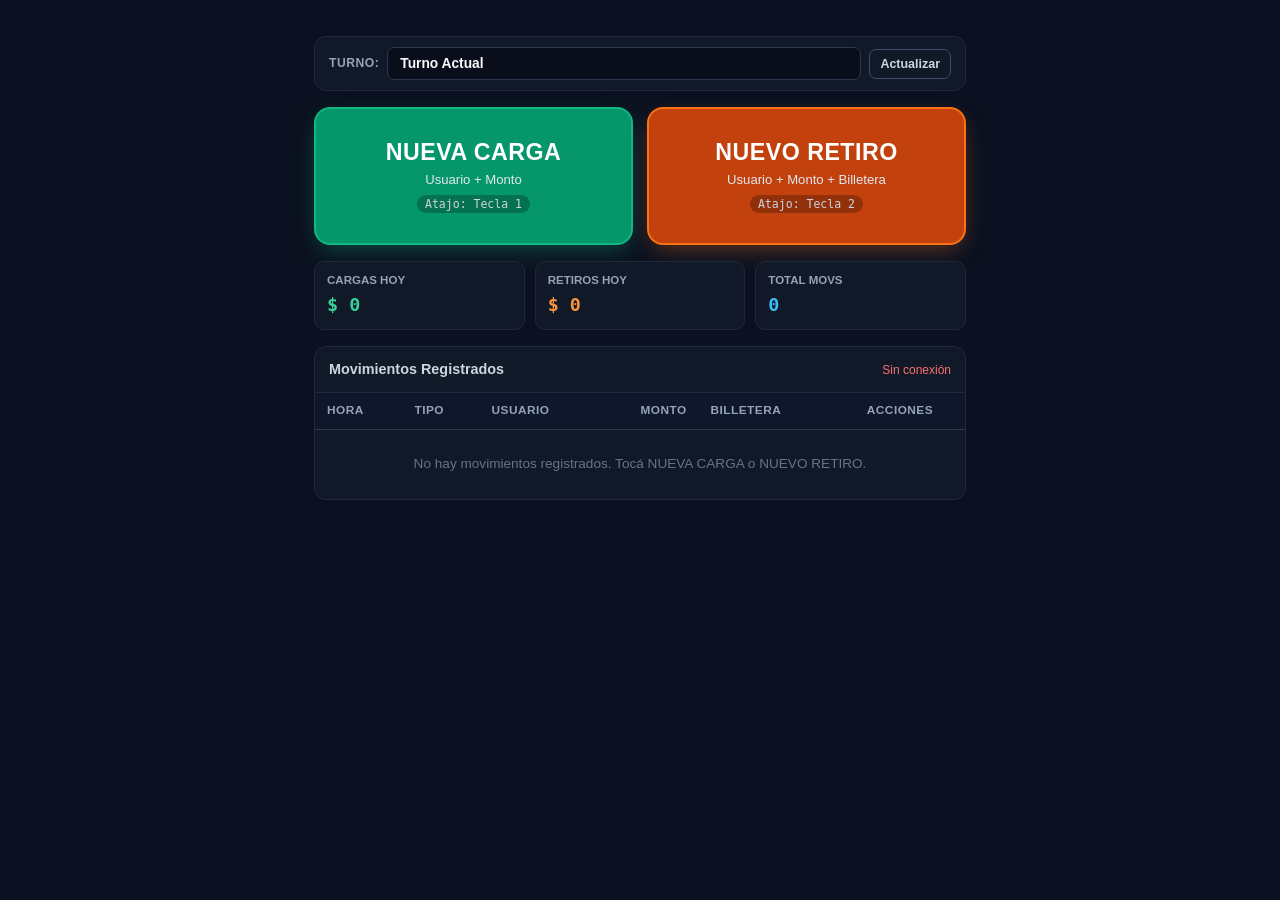
==== cargas.html @ dd5115c7 "Add files via upload" ====
<!DOCTYPE html>
<html lang="es">
<head>
  <meta charset="UTF-8" />
  <meta name="viewport" content="width=device-width, initial-scale=1.0, maximum-scale=1.0, user-scalable=no" />
  <title>Registro — Cargas y Retiros</title>
  <link rel="stylesheet" href="css/styles.css" />
  <style>
    * {
      box-sizing: border-box;
      -webkit-tap-highlight-color: transparent;
    }
    body {
      background: #0b1120;
      color: #f8fafc;
      min-height: 100vh;
      margin: 0;
      font-family: -apple-system, BlinkMacSystemFont, "Segoe UI", Roboto, Helvetica, Arial, sans-serif;
    }
    .worker-container {
      width: 100%;
      max-width: 680px;
      margin: 0 auto;
      padding: 16px 14px 40px;
      display: flex;
      flex-direction: column;
      gap: 16px;
    }

    /* BARRA SUPERIOR MINIMALISTA */
    .top-bar {
      display: flex;
      align-items: center;
      justify-content: space-between;
      gap: 12px;
      background: #111827;
      border: 1px solid #1e293b;
      border-radius: 12px;
      padding: 10px 14px;
    }
    .shift-box {
      display: flex;
      align-items: center;
      gap: 8px;
      width: 100%;
    }
    .shift-box label {
      font-size: 0.76rem;
      text-transform: uppercase;
      letter-spacing: 0.5px;
      color: #94a3b8;
      font-weight: 700;
      white-space: nowrap;
    }
    .shift-input {
      background: #0f172a;
      border: 1px solid #334155;
      color: #f8fafc;
      padding: 8px 12px;
      border-radius: 8px;
      font-size: 0.88rem;
      font-weight: 600;
      flex: 1;
      min-width: 120px;
    }
    .shift-input:focus {
      outline: none;
      border-color: #38bdf8;
    }

    /* LOS 2 BOTONES LIMPIOS Y RESPONSIVE */
    .big-actions-grid {
      display: grid;
      grid-template-columns: 1fr 1fr;
      gap: 14px;
      width: 100%;
    }
    @media (max-width: 480px) {
      .big-actions-grid {
        grid-template-columns: 1fr;
        gap: 12px;
      }
    }
    .giant-btn {
      display: flex;
      flex-direction: column;
      align-items: center;
      justify-content: center;
      gap: 6px;
      padding: 30px 16px;
      border-radius: 16px;
      border: 2px solid transparent;
      cursor: pointer;
      transition: transform 0.1s ease, box-shadow 0.15s ease, background 0.15s ease;
      text-align: center;
      user-select: none;
      width: 100%;
    }
    @media (max-width: 480px) {
      .giant-btn {
        padding: 24px 14px;
      }
    }
    .giant-btn:active {
      transform: scale(0.97);
    }
    .giant-btn-carga {
      background: #059669;
      border-color: #10b981;
      box-shadow: 0 8px 24px -6px rgba(16, 185, 129, 0.4);
    }
    .giant-btn-carga:hover {
      background: #047857;
      box-shadow: 0 10px 28px -4px rgba(16, 185, 129, 0.55);
    }
    .giant-btn-retiro {
      background: #c2410c;
      border-color: #f97316;
      box-shadow: 0 8px 24px -6px rgba(249, 115, 22, 0.4);
    }
    .giant-btn-retiro:hover {
      background: #9a3412;
      box-shadow: 0 10px 28px -4px rgba(249, 115, 22, 0.55);
    }
    .giant-title {
      font-size: 1.45rem;
      font-weight: 900;
      letter-spacing: 0.5px;
      color: #ffffff;
      text-transform: uppercase;
    }
    .giant-sub {
      font-size: 0.82rem;
      color: #e2e8f0;
      font-weight: 500;
    }
    .giant-kbd {
      margin-top: 2px;
      font-size: 0.72rem;
      padding: 2px 8px;
      border-radius: 999px;
      background: rgba(0, 0, 0, 0.25);
      color: #cbd5e1;
      font-family: 'Consolas', monospace;
    }

    /* RESUMEN RÁPIDO */
    .stats-strip {
      display: grid;
      grid-template-columns: repeat(3, 1fr);
      gap: 10px;
    }
    .stat-mini {
      background: #111827;
      border: 1px solid #1e293b;
      border-radius: 10px;
      padding: 10px 12px;
      display: flex;
      flex-direction: column;
      gap: 2px;
    }
    .stat-mini span {
      font-size: 0.72rem;
      color: #94a3b8;
      text-transform: uppercase;
      font-weight: 700;
    }
    .stat-mini strong {
      font-size: 1.15rem;
      font-family: 'Consolas', monospace;
    }

    /* TABLA RESUMEN */
    .recent-card {
      background: #111827;
      border: 1px solid #1e293b;
      border-radius: 12px;
      overflow: hidden;
    }
    .recent-header {
      padding: 12px 14px;
      border-bottom: 1px solid #1e293b;
      display: flex;
      align-items: center;
      justify-content: space-between;
      gap: 10px;
    }
    .recent-header strong {
      font-size: 0.9rem;
      color: #cbd5e1;
    }
    .action-icon-btn {
      background: #1e293b;
      border: 1px solid #334155;
      color: #cbd5e1;
      padding: 6px 10px;
      border-radius: 6px;
      cursor: pointer;
      font-size: 0.78rem;
    }
    .action-icon-btn:hover {
      background: #334155;
      color: #fff;
    }

    /* MODAL POPUP */
    .quick-modal-backdrop {
      position: fixed;
      inset: 0;
      background: rgba(2, 6, 23, 0.85);
      backdrop-filter: blur(4px);
      display: none;
      align-items: center;
      justify-content: center;
      z-index: 2000;
      padding: 14px;
    }
    .quick-modal-backdrop.open {
      display: flex;
    }
    .quick-modal {
      background: #111827;
      border: 2px solid #334155;
      border-radius: 16px;
      width: 100%;
      max-width: 440px;
      padding: 20px;
      box-shadow: 0 20px 50px rgba(0, 0, 0, 0.7);
      animation: popIn 0.12s ease-out;
    }
    @keyframes popIn {
      from { transform: scale(0.96); opacity: 0; }
      to { transform: scale(1); opacity: 1; }
    }
    .quick-modal.mode-carga {
      border-color: #10b981;
    }
    .quick-modal.mode-retiro {
      border-color: #f97316;
    }
    .qm-header {
      display: flex;
      align-items: center;
      justify-content: space-between;
      margin-bottom: 14px;
    }
    .qm-title {
      font-size: 1.25rem;
      font-weight: 900;
      letter-spacing: 0.3px;
    }
    .qm-auto-time {
      background: #0f172a;
      border: 1px solid #1e293b;
      border-radius: 8px;
      padding: 8px 12px;
      font-size: 0.82rem;
      color: #94a3b8;
      margin-bottom: 14px;
      display: flex;
      align-items: center;
      justify-content: space-between;
    }
    .qm-auto-time strong {
      color: #38bdf8;
      font-family: 'Consolas', monospace;
      font-size: 0.95rem;
    }
    .qm-field {
      margin-bottom: 14px;
    }
    .qm-field label {
      display: block;
      font-size: 0.8rem;
      font-weight: 700;
      text-transform: uppercase;
      letter-spacing: 0.4px;
      color: #cbd5e1;
      margin-bottom: 6px;
    }
    .qm-input {
      width: 100%;
      background: #0b1120;
      border: 1.5px solid #334155;
      border-radius: 8px;
      padding: 12px 14px;
      font-size: 1.1rem;
      font-weight: 700;
      color: #ffffff;
      box-sizing: border-box;
    }
    .qm-input:focus {
      outline: none;
      border-color: #38bdf8;
      box-shadow: 0 0 0 3px rgba(56, 189, 248, 0.2);
    }
    .wallet-chips {
      display: flex;
      gap: 6px;
      flex-wrap: wrap;
      margin-top: 8px;
    }
    .wallet-chip {
      background: #1e293b;
      border: 1px solid #334155;
      color: #cbd5e1;
      font-size: 0.74rem;
      padding: 4px 9px;
      border-radius: 6px;
      cursor: pointer;
    }
    .wallet-chip:hover {
      border-color: #f97316;
      color: #fff;
    }
    .qm-submit-btn {
      width: 100%;
      padding: 14px;
      border-radius: 10px;
      border: none;
      font-size: 1rem;
      font-weight: 800;
      color: #ffffff;
      cursor: pointer;
      margin-top: 4px;
      text-transform: uppercase;
      letter-spacing: 0.5px;
    }
    .qm-submit-carga {
      background: #10b981;
    }
    .qm-submit-carga:hover {
      background: #059669;
    }
    .qm-submit-retiro {
      background: #f97316;
    }
    .qm-submit-retiro:hover {
      background: #ea580c;
    }
    .modal-close {
      background: transparent;
      border: none;
      color: #94a3b8;
      font-size: 1.2rem;
      cursor: pointer;
      padding: 4px 8px;
      line-height: 1;
    }
    .modal-close:hover {
      color: #fff;
    }
  </style>
</head>
<body>
  <div class="worker-container">
    <!-- BARRA SUPERIOR -->
    <div class="top-bar">
      <div class="shift-box">
        <label for="workerShiftInput">Turno:</label>
        <input
          type="text"
          id="workerShiftInput"
          class="shift-input"
          placeholder="Ej: TM · Erika y Pri"
          onchange="saveWorkerShift()"
        />
        <button class="btn btn-outline" onclick="loadMovimientos()" style="padding: 7px 10px; font-size: 0.78rem;">
          Actualizar
        </button>
      </div>
    </div>

    <!-- LOS 2 BOTONES PRINCIPALES (SIN EMOJIS, 100% RESPONSIVE) -->
    <div class="big-actions-grid">
      <button type="button" class="giant-btn giant-btn-carga" onclick="openQuickModal('DEPOSITO')">
        <span class="giant-title">NUEVA CARGA</span>
        <span class="giant-sub">Usuario + Monto</span>
        <span class="giant-kbd">Atajo: Tecla 1</span>
      </button>

      <button type="button" class="giant-btn giant-btn-retiro" onclick="openQuickModal('RETIRO')">
        <span class="giant-title">NUEVO RETIRO</span>
        <span class="giant-sub">Usuario + Monto + Billetera</span>
        <span class="giant-kbd">Atajo: Tecla 2</span>
      </button>
    </div>

    <!-- RESUMEN DEL DÍA -->
    <div class="stats-strip">
      <div class="stat-mini">
        <span>Cargas Hoy</span>
        <strong id="statTotalCargas" style="color: #34d399;">$ 0</strong>
      </div>
      <div class="stat-mini">
        <span>Retiros Hoy</span>
        <strong id="statTotalRetiros" style="color: #fb923c;">$ 0</strong>
      </div>
      <div class="stat-mini">
        <span>Total Movs</span>
        <strong id="statCountMovs" style="color: #38bdf8;">0</strong>
      </div>
    </div>

    <!-- TABLA DE MOVIMIENTOS RECIENTES -->
    <div class="recent-card">
      <div class="recent-header">
        <strong>Movimientos Registrados</strong>
        <span id="dbStatusBadge" style="font-size: 0.75rem; color: #94a3b8;">
          Conectando...
        </span>
      </div>

      <div style="overflow-x: auto; max-height: 400px;">
        <table style="width: 100%; border-collapse: collapse; min-width: 520px;">
          <thead>
            <tr style="background: #0f172a; border-bottom: 1px solid #1e293b;">
              <th style="padding: 9px 12px; text-align: left; font-size: 0.74rem; color: #94a3b8;">HORA</th>
              <th style="padding: 9px 12px; text-align: left; font-size: 0.74rem; color: #94a3b8;">TIPO</th>
              <th style="padding: 9px 12px; text-align: left; font-size: 0.74rem; color: #94a3b8;">USUARIO</th>
              <th style="padding: 9px 12px; text-align: right; font-size: 0.74rem; color: #94a3b8;">MONTO</th>
              <th style="padding: 9px 12px; text-align: left; font-size: 0.74rem; color: #94a3b8;">BILLETERA</th>
              <th style="padding: 9px 12px; text-align: center; font-size: 0.74rem; color: #94a3b8;">ACCIONES</th>
            </tr>
          </thead>
          <tbody id="movimientosTbody">
            <tr>
              <td colspan="6" style="text-align: center; padding: 24px; color: #64748b; font-size: 0.85rem;">
                No hay movimientos registrados. Tocá NUEVA CARGA o NUEVO RETIRO.
              </td>
            </tr>
          </tbody>
        </table>
      </div>
    </div>
  </div>

  <!-- ========================================================= -->
  <!-- MODAL RÁPIDO: CARGA O RETIRO                              -->
  <!-- ========================================================= -->
  <div class="quick-modal-backdrop" id="quickModalBackdrop" onclick="handleBackdropClick(event, 'quickModalBackdrop')">
    <div class="quick-modal mode-carga" id="quickModalBox">
      <div class="qm-header">
        <div class="qm-title" id="qmTitle">NUEVA CARGA</div>
        <button class="modal-close" onclick="closeQuickModal()" type="button">✕</button>
      </div>

      <!-- Horario automático informativo -->
      <div class="qm-auto-time">
        <span>Horario automático:</span>
        <strong id="qmAutoClock">--:-- · --/--</strong>
      </div>

      <form id="quickForm" onsubmit="submitQuickForm(event)" autocomplete="off">
        <input type="hidden" id="qmEditId" value="" />
        <input type="hidden" id="qmTipo" value="DEPOSITO" />

        <!-- CAMPO 1: USUARIO -->
        <div class="qm-field">
          <label for="qmUsuario">1. Nombre de Usuario</label>
          <input
            type="text"
            id="qmUsuario"
            class="qm-input"
            list="knownUsersList"
            placeholder="Ej: selenanvxx"
            required
          />
          <datalist id="knownUsersList"></datalist>
        </div>

        <!-- CAMPO 2: MONTO -->
        <div class="qm-field">
          <label for="qmMonto">2. Monto ($)</label>
          <input
            type="text"
            inputmode="decimal"
            id="qmMonto"
            class="qm-input"
            placeholder="Ej: 5000 o 30.000"
            required
          />
        </div>

        <!-- CAMPO 3: BILLETERA (SOLO EN RETIRO) -->
        <div class="qm-field" id="qmBilleteraWrap" style="display: none;">
          <label for="qmBilletera">3. ¿De qué billetera se pagó?</label>
          <input
            type="text"
            id="qmBilletera"
            class="qm-input"
            placeholder="Ej: Mp morena / Brubank / Uala"
          />
          <div class="wallet-chips" id="walletChipsContainer"></div>
        </div>

        <button type="submit" class="qm-submit-btn qm-submit-carga" id="qmSubmitBtn">
          Guardar Carga (Enter)
        </button>
      </form>
    </div>
  </div>

  <!-- ========================================================= -->
  <!-- MODAL SECRETO DE CONFIGURACIÓN DE SUPABASE (CLAVE: +991)  -->
  <!-- ========================================================= -->
  <div class="quick-modal-backdrop" id="supabaseModalBackdrop" onclick="handleBackdropClick(event, 'supabaseModalBackdrop')">
    <div class="quick-modal" style="max-width: 580px; border-color: #38bdf8;">
      <div class="qm-header">
        <div class="qm-title" style="color: #38bdf8;">Configuración de Base de Datos (Supabase)</div>
        <button class="modal-close" onclick="closeSupabaseModal()" type="button">✕</button>
      </div>

      <p style="font-size: 0.83rem; color: #cbd5e1; margin-top: 0; line-height: 1.5;">
        Conectá tu proyecto de Supabase para guardar en la nube en tiempo real.
      </p>

      <div class="qm-field">
        <label for="sbUrlInput">Supabase Project URL</label>
        <input type="text" id="sbUrlInput" class="qm-input" style="font-size: 0.88rem; font-family: monospace;" placeholder="https://xxxxxxxxxxxx.supabase.co" />
      </div>

      <div class="qm-field">
        <label for="sbKeyInput">Supabase Anon Public Key</label>
        <input type="text" id="sbKeyInput" class="qm-input" style="font-size: 0.82rem; font-family: monospace;" placeholder="eyJhbGciOiJIUzI1NiIsInR5cCI6IkpXVCJ9..." />
      </div>

      <details style="background: #0b1120; border: 1px solid #1e293b; border-radius: 8px; padding: 10px 12px; margin-bottom: 14px;">
        <summary style="cursor: pointer; font-weight: 700; font-size: 0.82rem; color: #38bdf8;">
          Código SQL para crear la tabla en Supabase (1 clic)
        </summary>
        <p style="font-size: 0.75rem; color: #94a3b8; margin: 8px 0;">
          En Supabase andá a <strong>SQL Editor → New Query</strong>, pegá esto y dale a <strong>Run</strong>:
        </p>
        <pre id="sqlSnippet" style="background: #020617; color: #a7f3d0; padding: 8px; border-radius: 6px; font-size: 0.72rem; overflow-x: auto; margin: 0;">create table if not exists public.movimientos (
  id bigint generated by default as identity primary key,
  tipo text not null default 'DEPOSITO',
  usuario text not null,
  monto numeric not null default 0,
  billetera text default '',
  hora text not null,
  fecha_dia text not null,
  turno text default '',
  verificado boolean default false,
  created_at timestamptz default now()
);

alter table public.movimientos enable row level security;

create policy "Acceso publico total movimientos"
  on public.movimientos for all
  using (true)
  with check (true);</pre>
        <button type="button" class="btn btn-outline" onclick="copySqlSnippet()" style="margin-top: 8px; padding: 5px 10px; font-size: 0.74rem;">
          Copiar SQL
        </button>
      </details>

      <div style="display: flex; gap: 8px; justify-content: flex-end;">
        <button type="button" class="btn btn-outline" onclick="closeSupabaseModal()">Cancelar</button>
        <button type="button" class="btn btn-primary" onclick="saveSupabaseConfigFromModal()">Guardar y Conectar</button>
      </div>
    </div>
  </div>

  <!-- TOAST -->
  <div id="toast" class="toast"></div>

  <script src="js/state.js"></script>
  <script src="js/supabase-config.js"></script>
  <script>
    let currentMovimientos = [];
    let clockInterval = null;
    let secretBuffer = ''; // Detección de la clave secreta +991

    const DEFAULT_WALLETS = ['Mp morena', 'Mp', 'Brubank', 'Uala', 'Naranja X'];

    window.addEventListener('DOMContentLoaded', () => {
      const savedShift = localStorage.getItem('worker_active_shift_v1') || 'Turno Actual';
      document.getElementById('workerShiftInput').value = savedShift;

      renderWalletChips();
      loadMovimientos();

      // Detección de teclado general y combinación secreta +991
      document.addEventListener('keydown', (e) => {
        const isModalOpen = document.getElementById('quickModalBackdrop').classList.contains('open') ||
                            document.getElementById('supabaseModalBackdrop').classList.contains('open');

        if (isModalOpen) {
          if (e.key === 'Escape') {
            closeQuickModal();
            closeSupabaseModal();
          }
          return;
        }

        // Si el foco está en un input normal, no interceptar como atajo
        const activeTag = document.activeElement ? document.activeElement.tagName.toLowerCase() : '';
        if (activeTag === 'input' || activeTag === 'textarea' || activeTag === 'select') {
          return;
        }

        // Detección de la palabra clave secreta: +991
        if (e.key && e.key.length === 1) {
          secretBuffer = (secretBuffer + e.key.toLowerCase()).slice(-4);
          if (secretBuffer === '+991') {
            secretBuffer = '';
            openSupabaseModal();
            return;
          }
        }

        if (e.key === '1') {
          e.preventDefault();
          openQuickModal('DEPOSITO');
        } else if (e.key === '2') {
          e.preventDefault();
          openQuickModal('RETIRO');
        }
      });
    });

    function saveWorkerShift() {
      const val = document.getElementById('workerShiftInput').value.trim() || 'Turno Actual';
      localStorage.setItem('worker_active_shift_v1', val);
      showToast(`Turno guardado: ${val}`);
    }

    function renderWalletChips() {
      const savedWallets = JSON.parse(localStorage.getItem('worker_recent_wallets_v1') || '[]');
      const allWallets = [...new Set([...savedWallets, ...DEFAULT_WALLETS])].slice(0, 6);
      const container = document.getElementById('walletChipsContainer');
      container.innerHTML = allWallets.map(w =>
        `<span class="wallet-chip" onclick="selectWalletChip('${escapeHtml(w)}')">${escapeHtml(w)}</span>`
      ).join('');
    }

    function selectWalletChip(walletName) {
      const input = document.getElementById('qmBilletera');
      input.value = walletName;
      input.focus();
    }

    function rememberWallet(walletName) {
      if (!walletName) return;
      const saved = JSON.parse(localStorage.getItem('worker_recent_wallets_v1') || '[]');
      const updated = [walletName, ...saved.filter(w => w.toLowerCase() !== walletName.toLowerCase())].slice(0, 8);
      localStorage.setItem('worker_recent_wallets_v1', JSON.stringify(updated));
      renderWalletChips();
    }

    function updateAutoClockDisplay() {
      const dt = getCurrentDateAndTime();
      document.getElementById('qmAutoClock').textContent = `${dt.hora} hs · Fecha ${dt.fechaDia}`;
    }

    function openQuickModal(tipo, editItem = null) {
      const backdrop = document.getElementById('quickModalBackdrop');
      const box = document.getElementById('quickModalBox');
      const titleEl = document.getElementById('qmTitle');
      const billeteraWrap = document.getElementById('qmBilleteraWrap');
      const billeteraInput = document.getElementById('qmBilletera');
      const submitBtn = document.getElementById('qmSubmitBtn');

      document.getElementById('qmTipo').value = tipo;
      document.getElementById('qmEditId').value = editItem ? editItem.id : '';

      if (tipo === 'RETIRO') {
        box.className = 'quick-modal mode-retiro';
        titleEl.textContent = editItem ? 'EDITAR RETIRO' : 'NUEVO RETIRO';
        billeteraWrap.style.display = 'block';
        billeteraInput.required = true;
        submitBtn.className = 'qm-submit-btn qm-submit-retiro';
        submitBtn.textContent = editItem ? 'GUARDAR CAMBIOS (ENTER)' : 'REGISTRAR RETIRO (ENTER)';
      } else {
        box.className = 'quick-modal mode-carga';
        titleEl.textContent = editItem ? 'EDITAR CARGA' : 'NUEVA CARGA';
        billeteraWrap.style.display = 'none';
        billeteraInput.required = false;
        submitBtn.className = 'qm-submit-btn qm-submit-carga';
        submitBtn.textContent = editItem ? 'GUARDAR CAMBIOS (ENTER)' : 'GUARDAR CARGA (ENTER)';
      }

      document.getElementById('qmUsuario').value = editItem ? editItem.usuario : '';
      document.getElementById('qmMonto').value = editItem ? editItem.monto : '';
      billeteraInput.value = editItem ? (editItem.billetera || '') : '';

      if (editItem) {
        document.getElementById('qmAutoClock').textContent = `${editItem.hora} hs · Fecha ${editItem.fecha_dia}`;
      } else {
        updateAutoClockDisplay();
        clearInterval(clockInterval);
        clockInterval = setInterval(updateAutoClockDisplay, 5000);
      }

      backdrop.classList.add('open');
      setTimeout(() => {
        document.getElementById('qmUsuario').focus();
      }, 40);
    }

    function closeQuickModal() {
      document.getElementById('quickModalBackdrop').classList.remove('open');
      clearInterval(clockInterval);
    }

    async function submitQuickForm(e) {
      e.preventDefault();
      const editId = document.getElementById('qmEditId').value;
      const tipo = document.getElementById('qmTipo').value;
      const usuario = document.getElementById('qmUsuario').value.trim();
      const rawMonto = document.getElementById('qmMonto').value.trim();
      const monto = parseAmount(rawMonto);
      const billetera = tipo === 'RETIRO' ? document.getElementById('qmBilletera').value.trim() : '';
      const turno = document.getElementById('workerShiftInput').value.trim() || 'Turno Actual';

      if (!usuario) {
        showToast('Escribí el nombre de usuario');
        document.getElementById('qmUsuario').focus();
        return;
      }
      if (!monto || monto <= 0) {
        showToast('Ingresá un monto válido');
        document.getElementById('qmMonto').focus();
        return;
      }
      if (tipo === 'RETIRO' && !billetera) {
        showToast('Indicá la billetera del pago');
        document.getElementById('qmBilletera').focus();
        return;
      }

      const btn = document.getElementById('qmSubmitBtn');
      const prevText = btn.textContent;
      btn.disabled = true;
      btn.textContent = 'Guardando...';

      try {
        if (tipo === 'RETIRO') rememberWallet(billetera);

        if (editId) {
          await updateMovimientoInDB(editId, {
            tipo,
            usuario,
            monto,
            billetera,
            turno
          });
          showToast(`Movimiento de ${usuario} actualizado`);
        } else {
          await insertMovimientoInDB({
            tipo,
            usuario,
            monto,
            billetera,
            turno
          });
          showToast(`${tipo === 'RETIRO' ? 'Retiro' : 'Carga'} de ${usuario} ($ ${monto.toLocaleString('es-AR')}) guardada`);
        }

        closeQuickModal();
        await loadMovimientos();
      } catch (err) {
        alert(err.message);
      } finally {
        btn.disabled = false;
        btn.textContent = prevText;
      }
    }

    async function loadMovimientos() {
      const badge = document.getElementById('dbStatusBadge');
      const dt = getCurrentDateAndTime();

      try {
        const res = await fetchMovimientosFromDB(dt.fechaDia);
        currentMovimientos = res.data || [];

        if (res.source === 'supabase') {
          badge.innerHTML = `<span style="color:#34d399;">Conectado a la nube</span>`;
        } else {
          badge.innerHTML = `<span style="color:#fbbf24;">Memoria local activa</span>`;
        }

        updateKnownUsersDatalist();
        renderMovimientosTable();
      } catch (err) {
        badge.innerHTML = `<span style="color:#f87171;">Sin conexión</span>`;
      }
    }

    function updateKnownUsersDatalist() {
      const users = [...new Set(currentMovimientos.map(m => m.usuario).filter(Boolean))];
      const dl = document.getElementById('knownUsersList');
      dl.innerHTML = users.map(u => `<option value="${escapeHtml(u)}"></option>`).join('');
    }

    function renderMovimientosTable() {
      const tbody = document.getElementById('movimientosTbody');
      const sorted = [...currentMovimientos].sort((a, b) => (b.id || 0) - (a.id || 0));

      let totalCargas = 0;
      let totalRetiros = 0;
      currentMovimientos.forEach(m => {
        if (m.tipo === 'RETIRO') totalRetiros += Number(m.monto) || 0;
        else totalCargas += Number(m.monto) || 0;
      });

      document.getElementById('statTotalCargas').textContent = '$ ' + totalCargas.toLocaleString('es-AR');
      document.getElementById('statTotalRetiros').textContent = '$ ' + totalRetiros.toLocaleString('es-AR');
      document.getElementById('statCountMovs').textContent = String(currentMovimientos.length);

      if (sorted.length === 0) {
        tbody.innerHTML = `
          <tr>
            <td colspan="6" style="text-align: center; padding: 24px; color: #64748b; font-size: 0.85rem;">
              No hay movimientos registrados hoy.
            </td>
          </tr>
        `;
        return;
      }

      tbody.innerHTML = sorted.map(m => {
        const isRetiro = m.tipo === 'RETIRO';
        const badgeStyle = isRetiro
          ? 'background: rgba(249,115,22,0.18); color: #fb923c; border: 1px solid rgba(249,115,22,0.4);'
          : 'background: rgba(16,185,129,0.18); color: #34d399; border: 1px solid rgba(16,185,129,0.4);';
        const amountColor = isRetiro ? '#fb923c' : '#34d399';

        return `
          <tr style="border-bottom: 1px solid #1e293b;">
            <td style="padding: 10px 12px; font-family: 'Consolas', monospace; font-size: 0.88rem;">
              <strong>${escapeHtml(m.hora || '--:--')}</strong>
            </td>
            <td style="padding: 10px 12px;">
              <span style="padding: 2px 7px; border-radius: 4px; font-size: 0.72rem; font-weight: 800; ${badgeStyle}">
                ${isRetiro ? 'RETIRO' : 'CARGA'}
              </span>
            </td>
            <td style="padding: 10px 12px; font-size: 0.96rem; font-weight: 800; color: #ffffff;">
              ${escapeHtml(m.usuario)}
            </td>
            <td style="padding: 10px 12px; text-align: right; font-family: 'Consolas', monospace; font-size: 1rem; font-weight: 800; color: ${amountColor};">
              $ ${Number(m.monto || 0).toLocaleString('es-AR')}
            </td>
            <td style="padding: 10px 12px; font-size: 0.84rem; color: ${isRetiro ? '#fdba74' : '#475569'};">
              ${isRetiro ? escapeHtml(m.billetera || '-') : '—'}
            </td>
            <td style="padding: 10px 12px; text-align: center; white-space: nowrap;">
              <button class="action-icon-btn" onclick="editMovimiento('${escapeHtml(m.id)}')">Editar</button>
              <button class="action-icon-btn" onclick="removeMovimiento('${escapeHtml(m.id)}')">Borrar</button>
            </td>
          </tr>
        `;
      }).join('');
    }

    function editMovimiento(id) {
      const item = currentMovimientos.find(x => String(x.id) === String(id));
      if (!item) return;
      openQuickModal(item.tipo, item);
    }

    async function removeMovimiento(id) {
      const item = currentMovimientos.find(x => String(x.id) === String(id));
      if (!item) return;
      if (!confirm(`¿Eliminar movimiento de "${item.usuario}" por $ ${Number(item.monto).toLocaleString('es-AR')}?`)) {
        return;
      }
      try {
        await deleteMovimientoFromDB(id);
        showToast('Movimiento eliminado');
        await loadMovimientos();
      } catch (err) {
        alert(err.message);
      }
    }

    // Modal secreto (clave cvr11)
    function openSupabaseModal() {
      const creds = getSupabaseCredentials();
      document.getElementById('sbUrlInput').value = creds.url;
      document.getElementById('sbKeyInput').value = creds.key;
      document.getElementById('supabaseModalBackdrop').classList.add('open');
    }

    function closeSupabaseModal() {
      document.getElementById('supabaseModalBackdrop').classList.remove('open');
    }

    async function saveSupabaseConfigFromModal() {
      const url = document.getElementById('sbUrlInput').value.trim();
      const key = document.getElementById('sbKeyInput').value.trim();
      saveSupabaseCredentials(url, key);
      closeSupabaseModal();
      await loadMovimientos();
      showToast('Supabase conectado correctamente');
    }

    function copySqlSnippet() {
      const sql = document.getElementById('sqlSnippet').textContent;
      navigator.clipboard.writeText(sql);
      showToast('Código SQL copiado');
    }

    function handleBackdropClick(e, id) {
      if (e.target.id === id) {
        document.getElementById(id).classList.remove('open');
        clearInterval(clockInterval);
      }
    }
  </script>
</body>
</html>
---- css/styles.css ----
:root {
  --bg: #0b1120;
  --bg-gradient: radial-gradient(circle at 15% 0%, #172554 0%, #0b1120 55%);
  --bg-card: #151f32;
  --bg-card-elevated: #1e293b;
  --bg-card-hover: #263449;
  --bg-input: #090e1a;
  --border: #2a3950;
  --border-light: #3b4f6b;
  --text: #f8fafc;
  --text-muted: #94a3b8;
  --accent: #3b82f6;
  --accent-hover: #2563eb;
  --accent-soft: rgba(59, 130, 246, 0.14);
  --success: #10b981;
  --success-bg: rgba(16, 185, 129, 0.12);
  --info: #38bdf8;
  --info-bg: rgba(56, 189, 248, 0.12);
  --warning: #f59e0b;
  --warning-bg: rgba(245, 158, 11, 0.14);
  --danger: #ef4444;
  --danger-bg: rgba(239, 68, 68, 0.14);
  --purple: #a855f7;
  --purple-bg: rgba(168, 85, 247, 0.14);
  --radius-lg: 14px;
  --radius-md: 10px;
  --radius-sm: 7px;
}

* {
  box-sizing: border-box;
  margin: 0;
  padding: 0;
}

body {
  font-family: 'Segoe UI', system-ui, -apple-system, sans-serif;
  background: var(--bg);
  background-image: var(--bg-gradient);
  background-attachment: fixed;
  color: var(--text);
  line-height: 1.5;
  padding: 20px 24px 96px 24px;
  min-height: 100vh;
}

.container {
  max-width: 1480px;
  margin: 0 auto;
}

/* =========================================================
   HEADER & TOP NAVIGATION
   ========================================================= */
.app-header {
  display: flex;
  justify-content: space-between;
  align-items: center;
  margin-bottom: 20px;
  padding: 16px 22px;
  background: rgba(21, 31, 50, 0.85);
  backdrop-filter: blur(12px);
  border: 1px solid var(--border);
  border-radius: var(--radius-lg);
  box-shadow: 0 8px 24px rgba(0, 0, 0, 0.25);
  flex-wrap: wrap;
  gap: 16px;
}

.brand-box {
  display: flex;
  align-items: center;
  gap: 14px;
}

.brand-icon {
  width: 44px;
  height: 44px;
  border-radius: 12px;
  background: linear-gradient(135deg, #3b82f6, #1d4ed8);
  display: flex;
  align-items: center;
  justify-content: center;
  font-size: 1.4rem;
  box-shadow: 0 4px 12px rgba(59, 130, 246, 0.4);
}

.brand-box h1 {
  font-size: 1.32rem;
  font-weight: 700;
  letter-spacing: -0.01em;
}

.brand-box p {
  color: var(--text-muted);
  font-size: 0.84rem;
}

.header-actions {
  display: flex;
  align-items: center;
  gap: 10px;
  flex-wrap: wrap;
}

/* =========================================================
   COLLAPSIBLE DROPS (ACORDEONES Y DROPDOWNS)
   ========================================================= */
.drop-section {
  background: var(--bg-card);
  border: 1px solid var(--border);
  border-radius: var(--radius-lg);
  margin-bottom: 18px;
  overflow: hidden;
  box-shadow: 0 4px 16px rgba(0, 0, 0, 0.2);
  transition: border-color 0.2s;
}

.drop-section:hover {
  border-color: var(--border-light);
}

.drop-header {
  display: flex;
  justify-content: space-between;
  align-items: center;
  padding: 14px 20px;
  background: rgba(30, 41, 59, 0.65);
  cursor: pointer;
  user-select: none;
  gap: 12px;
  flex-wrap: wrap;
  transition: background 0.15s;
}

.drop-header:hover {
  background: rgba(38, 52, 73, 0.8);
}

.drop-header-left {
  display: flex;
  align-items: center;
  gap: 12px;
  font-weight: 600;
  font-size: 0.98rem;
}

.drop-chevron {
  display: inline-flex;
  align-items: center;
  justify-content: center;
  width: 26px;
  height: 26px;
  border-radius: 6px;
  background: rgba(255, 255, 255, 0.05);
  color: var(--text-muted);
  font-size: 0.8rem;
  transition: transform 0.25s ease, background 0.15s;
}

.drop-section.collapsed .drop-chevron {
  transform: rotate(-90deg);
}

.drop-body {
  padding: 20px;
  border-top: 1px solid var(--border);
  transition: max-height 0.25s ease;
}

.drop-section.collapsed .drop-body {
  display: none;
}

.summary-pills {
  display: flex;
  align-items: center;
  gap: 8px;
  flex-wrap: wrap;
}

.mini-pill {
  font-size: 0.78rem;
  padding: 4px 10px;
  border-radius: 999px;
  background: rgba(255, 255, 255, 0.05);
  border: 1px solid var(--border);
  color: var(--text-muted);
}

.mini-pill strong {
  color: var(--text);
}

/* DROPDOWN MENU BUTTON ("DROP") */
.dropdown {
  position: relative;
  display: inline-block;
}

.dropdown-menu {
  position: absolute;
  right: 0;
  top: calc(100% + 6px);
  background: var(--bg-card-elevated);
  border: 1px solid var(--border-light);
  border-radius: var(--radius-md);
  min-width: 250px;
  box-shadow: 0 14px 32px rgba(0, 0, 0, 0.55);
  padding: 6px;
  z-index: 800;
  display: none;
  animation: dropFade 0.14s ease-out;
}

.dropdown.open .dropdown-menu {
  display: block;
}

@keyframes dropFade {
  from { opacity: 0; transform: translateY(-6px); }
  to { opacity: 1; transform: translateY(0); }
}

.dropdown-item {
  width: 100%;
  text-align: left;
  background: transparent;
  border: none;
  color: var(--text);
  padding: 9px 12px;
  border-radius: var(--radius-sm);
  font-size: 0.86rem;
  cursor: pointer;
  display: flex;
  align-items: center;
  gap: 10px;
  transition: background 0.12s;
}

.dropdown-item:hover {
  background: rgba(59, 130, 246, 0.16);
}

.dropdown-divider {
  height: 1px;
  background: var(--border);
  margin: 5px 0;
}

/* =========================================================
   INPUT GRID (PASO 1 Y PASO 2)
   ========================================================= */
.input-grid {
  display: grid;
  grid-template-columns: 1fr 1fr;
  gap: 20px;
}

@media (max-width: 960px) {
  .input-grid {
    grid-template-columns: 1fr;
  }
}

.subcard {
  background: rgba(9, 14, 26, 0.55);
  border: 1px solid var(--border);
  border-radius: var(--radius-md);
  padding: 16px;
}

.card-header {
  display: flex;
  justify-content: space-between;
  align-items: center;
  margin-bottom: 12px;
  gap: 8px;
  flex-wrap: wrap;
}

.card-title {
  font-size: 0.98rem;
  font-weight: 600;
  display: flex;
  align-items: center;
  gap: 8px;
}

.badge-step {
  background: var(--accent);
  color: white;
  width: 24px;
  height: 24px;
  border-radius: 50%;
  display: inline-flex;
  align-items: center;
  justify-content: center;
  font-size: 0.78rem;
  font-weight: 700;
}

textarea {
  width: 100%;
  height: 160px;
  background: var(--bg-input);
  border: 1px solid var(--border);
  border-radius: var(--radius-sm);
  color: var(--text);
  padding: 12px;
  font-family: 'Consolas', 'Courier New', monospace;
  font-size: 0.84rem;
  resize: vertical;
  outline: none;
  transition: border-color 0.2s;
}

textarea:focus {
  border-color: var(--accent);
}

.dropzone {
  border: 2px dashed var(--border-light);
  border-radius: var(--radius-md);
  background: var(--bg-input);
  padding: 22px;
  text-align: center;
  cursor: pointer;
  transition: all 0.2s;
  display: flex;
  flex-direction: column;
  align-items: center;
  justify-content: center;
  min-height: 125px;
}

.dropzone:hover, .dropzone.dragover {
  border-color: var(--accent);
  background: rgba(59, 130, 246, 0.07);
}

.dropzone input[type="file"] {
  display: none;
}

.dropzone-icon {
  font-size: 1.9rem;
  margin-bottom: 6px;
}

.dropzone-title {
  font-weight: 600;
  margin-bottom: 3px;
  font-size: 0.94rem;
}

.dropzone-sub {
  font-size: 0.8rem;
  color: var(--text-muted);
}

.excel-meta {
  margin-top: 12px;
  display: flex;
  align-items: center;
  justify-content: space-between;
  gap: 12px;
  flex-wrap: wrap;
  background: rgba(255, 255, 255, 0.03);
  padding: 9px 12px;
  border-radius: var(--radius-sm);
  border: 1px solid var(--border);
}

/* =========================================================
   BUTTONS & INPUTS
   ========================================================= */
select, input[type="text"] {
  background: var(--bg-input);
  color: var(--text);
  border: 1px solid var(--border);
  padding: 8px 12px;
  border-radius: var(--radius-sm);
  font-size: 0.86rem;
  outline: none;
  transition: border-color 0.15s;
}

select:focus, input[type="text"]:focus {
  border-color: var(--accent);
}

.btn {
  display: inline-flex;
  align-items: center;
  gap: 6px;
  padding: 8px 14px;
  border-radius: var(--radius-sm);
  font-size: 0.85rem;
  font-weight: 600;
  border: 1px solid transparent;
  cursor: pointer;
  transition: all 0.15s;
  color: var(--text);
  background: var(--bg-card-elevated);
  white-space: nowrap;
}

.btn:hover {
  filter: brightness(1.13);
}

.btn-primary {
  background: var(--accent);
  color: white;
}

.btn-primary:hover {
  background: var(--accent-hover);
}

.btn-success {
  background: var(--success);
  color: #052e16;
}

.btn-outline {
  background: transparent;
  border-color: var(--border-light);
  color: #cbd5e1;
}

.btn-outline:hover {
  color: var(--text);
  border-color: var(--accent);
  background: rgba(59, 130, 246, 0.1);
}

.tabs-mode {
  display: flex;
  gap: 6px;
}

.tab-btn {
  padding: 5px 10px;
  font-size: 0.77rem;
  border-radius: 6px;
  background: transparent;
  border: 1px solid var(--border);
  color: var(--text-muted);
  cursor: pointer;
}

.tab-btn.active {
  background: var(--accent);
  border-color: var(--accent);
  color: white;
}

/* =========================================================
   STATS CARDS (FILTROS RAPIDOS)
   ========================================================= */
.stats-grid {
  display: grid;
  grid-template-columns: repeat(auto-fit, minmax(190px, 1fr));
  gap: 12px;
  margin-bottom: 16px;
}

.stat-card {
  background: var(--bg-card);
  border: 1px solid var(--border);
  border-radius: var(--radius-md);
  padding: 14px 16px;
  cursor: pointer;
  transition: transform 0.15s, border-color 0.15s, box-shadow 0.15s;
  position: relative;
}

.stat-card:hover {
  transform: translateY(-2px);
  border-color: var(--border-light);
}

.stat-card.active {
  border-width: 2px;
  box-shadow: 0 6px 20px rgba(0, 0, 0, 0.3);
}

.stat-card.all.active { border-color: var(--accent); }
.stat-card.matched.active { border-color: var(--success); }
.stat-card.similar.active { border-color: var(--info); }
.stat-card.diff.active { border-color: var(--warning); }
.stat-card.only-panel.active { border-color: var(--danger); }
.stat-card.only-excel.active { border-color: var(--purple); }

.stat-label {
  font-size: 0.76rem;
  color: var(--text-muted);
  font-weight: 600;
  text-transform: uppercase;
  letter-spacing: 0.04em;
  margin-bottom: 4px;
}

.stat-value {
  font-size: 1.65rem;
  font-weight: 700;
}

.stat-sub {
  font-size: 0.75rem;
  color: var(--text-muted);
  margin-top: 2px;
}

.stat-card.matched .stat-value { color: var(--success); }
.stat-card.similar .stat-value { color: var(--info); }
.stat-card.diff .stat-value { color: var(--warning); }
.stat-card.only-panel .stat-value { color: var(--danger); }
.stat-card.only-excel .stat-value { color: var(--purple); }

/* =========================================================
   TOTALS & TOOLBAR
   ========================================================= */
.totals-bar {
  display: flex;
  gap: 18px;
  flex-wrap: wrap;
  background: rgba(15, 23, 42, 0.75);
  padding: 10px 16px;
  border-radius: var(--radius-sm);
  border: 1px solid var(--border);
  font-size: 0.85rem;
  align-items: center;
}

.totals-item span {
  color: var(--text-muted);
}

.totals-item strong {
  margin-left: 5px;
  font-family: 'Consolas', monospace;
}

.toolbar {
  display: flex;
  justify-content: space-between;
  align-items: center;
  gap: 12px;
  flex-wrap: wrap;
  margin-bottom: 12px;
  background: var(--bg-card);
  padding: 12px 16px;
  border-radius: var(--radius-md);
  border: 1px solid var(--border);
}

.toolbar-left, .toolbar-right {
  display: flex;
  align-items: center;
  gap: 10px;
  flex-wrap: wrap;
}

.kbd-hint-bar {
  display: flex;
  align-items: center;
  justify-content: space-between;
  flex-wrap: wrap;
  gap: 12px;
  background: rgba(59, 130, 246, 0.08);
  border: 1px solid rgba(59, 130, 246, 0.25);
  border-radius: var(--radius-sm);
  padding: 8px 14px;
  margin-bottom: 12px;
  font-size: 0.81rem;
  color: #cbd5e1;
}

kbd {
  background: #0f172a;
  border: 1px solid #475569;
  border-bottom-width: 2px;
  border-radius: 5px;
  padding: 1px 6px;
  font-family: 'Consolas', monospace;
  font-size: 0.76rem;
  color: #f8fafc;
  margin: 0 2px;
}

/* =========================================================
   RESULTS TABLE & INLINE DROP DETAILS
   ========================================================= */
.table-wrapper {
  overflow-x: auto;
  border-radius: var(--radius-md);
  border: 1px solid var(--border);
  background: var(--bg-card);
  box-shadow: 0 8px 24px rgba(0, 0, 0, 0.22);
}

table {
  width: 100%;
  border-collapse: collapse;
  font-size: 0.88rem;
  user-select: none;
}

th, td {
  padding: 10px 12px;
  text-align: left;
  border-bottom: 1px solid var(--border);
}

th {
  background: #0f172a;
  color: var(--text-muted);
  font-weight: 600;
  font-size: 0.76rem;
  text-transform: uppercase;
  letter-spacing: 0.04em;
  white-space: nowrap;
  position: sticky;
  top: 0;
  z-index: 2;
}

tbody tr {
  cursor: pointer;
  transition: background 0.1s;
}

tr:last-child td {
  border-bottom: none;
}

tr.row-matched { background: rgba(16, 185, 129, 0.04); }
tr.row-similar { background: rgba(56, 189, 248, 0.06); }
tr.row-diff { background: var(--warning-bg); }
tr.row-only-panel { background: var(--danger-bg); }
tr.row-only-excel { background: var(--purple-bg); }
tr.row-checked {
  opacity: 0.88;
  background: rgba(16, 185, 129, 0.06);
}

tbody tr:hover td {
  background: rgba(255, 255, 255, 0.05);
}

/* FILA SELECCIONADA CON 1 CLIC O FLECHAS */
tbody tr.row-selected {
  opacity: 1 !important;
  background: rgba(59, 130, 246, 0.22) !important;
  box-shadow: inset 4px 0 0 0 #3b82f6, inset 0 0 0 1px rgba(59, 130, 246, 0.55);
}

tbody tr.row-selected td {
  background: rgba(59, 130, 246, 0.18) !important;
  color: #ffffff;
}

/* INLINE EXPANDABLE DETAIL ROW ("DROP" POR FILA) */
tr.inline-drop-row td {
  background: #0b1324 !important;
  padding: 14px 20px;
  border-bottom: 2px solid var(--accent);
  cursor: default;
}

.inline-drop-grid {
  display: grid;
  grid-template-columns: 1fr 1fr;
  gap: 16px;
}

@media (max-width: 768px) {
  .inline-drop-grid {
    grid-template-columns: 1fr;
  }
}

.inline-drop-card {
  background: rgba(21, 31, 50, 0.9);
  border: 1px solid var(--border-light);
  border-radius: var(--radius-sm);
  padding: 12px 14px;
  font-size: 0.83rem;
}

.inline-drop-card h5 {
  font-size: 0.78rem;
  text-transform: uppercase;
  color: var(--text-muted);
  margin-bottom: 8px;
  border-bottom: 1px solid var(--border);
  padding-bottom: 4px;
}

.inline-kv {
  display: flex;
  justify-content: space-between;
  padding: 3px 0;
  gap: 8px;
}

.inline-kv span:first-child {
  color: var(--text-muted);
}

.btn-row-drop {
  background: rgba(255, 255, 255, 0.06);
  border: 1px solid var(--border);
  color: var(--text-muted);
  border-radius: 5px;
  width: 26px;
  height: 26px;
  display: inline-flex;
  align-items: center;
  justify-content: center;
  cursor: pointer;
  font-size: 0.75rem;
  transition: all 0.15s;
}

.btn-row-drop:hover, .btn-row-drop.open {
  background: var(--accent);
  color: white;
  border-color: var(--accent);
}

.status-pill {
  display: inline-flex;
  align-items: center;
  gap: 5px;
  padding: 3px 9px;
  border-radius: 999px;
  font-size: 0.75rem;
  font-weight: 700;
  white-space: nowrap;
}

.pill-matched { background: var(--success-bg); color: #34d399; border: 1px solid rgba(16, 185, 129, 0.35); }
.pill-similar { background: var(--info-bg); color: #7dd3fc; border: 1px solid rgba(56, 189, 248, 0.35); }
.pill-diff { background: var(--warning-bg); color: #fbbf24; border: 1px solid rgba(245, 158, 11, 0.4); }
.pill-only-panel { background: var(--danger-bg); color: #f87171; border: 1px solid rgba(239, 68, 68, 0.4); }
.pill-only-excel { background: var(--purple-bg); color: #c084fc; border: 1px solid rgba(168, 85, 247, 0.4); }

.type-badge {
  padding: 2px 7px;
  border-radius: 4px;
  font-size: 0.72rem;
  font-weight: 700;
  text-transform: uppercase;
}

.type-deposito { background: rgba(59, 130, 246, 0.18); color: #60a5fa; }
.type-retiro { background: rgba(249, 115, 22, 0.18); color: #fb923c; }

.ok-checkbox {
  width: 19px;
  height: 19px;
  cursor: pointer;
  accent-color: var(--success);
}

.mono {
  font-family: 'Consolas', 'Courier New', monospace;
}

.amount {
  font-family: 'Consolas', 'Courier New', monospace;
  font-weight: 700;
  text-align: right;
  white-space: nowrap;
}

.amount-highlight {
  font-size: 1.08rem;
  font-weight: 800;
  color: #f8fafc;
  letter-spacing: 0.01em;
}

tr.row-diff .amount-highlight {
  color: #fde047;
}

.cell-user {
  min-width: 190px;
}

.user-highlight {
  font-size: 1.05rem;
  font-weight: 800;
  color: #ffffff;
  letter-spacing: 0.01em;
}

tr.row-selected .user-highlight,
tr.row-selected .amount-highlight {
  color: #ffffff;
  text-shadow: 0 1px 4px rgba(0, 0, 0, 0.45);
}

.user-panel-tag {
  font-size: 0.82rem;
  font-weight: 600;
  color: #7dd3fc;
}

.empty-state {
  text-align: center;
  padding: 48px 20px;
  color: var(--text-muted);
}

.user-pair {
  display: flex;
  flex-direction: column;
  gap: 2px;
}

.user-sub {
  font-size: 0.75rem;
  color: var(--text-muted);
}

/* =========================================================
   FLOATING NAVIGATION BAR
   ========================================================= */
.floating-nav {
  position: fixed;
  bottom: 16px;
  left: 50%;
  transform: translateX(-50%);
  background: rgba(15, 23, 42, 0.95);
  backdrop-filter: blur(10px);
  border: 1px solid #475569;
  border-radius: 999px;
  padding: 8px 18px;
  display: flex;
  align-items: center;
  gap: 10px;
  box-shadow: 0 10px 30px rgba(0, 0, 0, 0.65);
  z-index: 900;
  font-size: 0.85rem;
}

.nav-pos {
  font-family: 'Consolas', monospace;
  color: #93c5fd;
  font-weight: 700;
  min-width: 130px;
  text-align: center;
}

/* =========================================================
   MODALS (COMPARISON & HELP GUIDE)
   ========================================================= */
.modal-backdrop {
  position: fixed;
  inset: 0;
  background: rgba(2, 6, 23, 0.78);
  backdrop-filter: blur(4px);
  display: none;
  align-items: center;
  justify-content: center;
  z-index: 1000;
  padding: 20px;
}

.modal-backdrop.open {
  display: flex;
}

.modal-box {
  background: var(--bg-card);
  border: 1px solid #475569;
  border-radius: 16px;
  max-width: 1000px;
  width: 100%;
  max-height: 90vh;
  overflow-y: auto;
  box-shadow: 0 24px 50px rgba(0, 0, 0, 0.65);
  animation: modalFadeIn 0.15s ease-out;
}

@keyframes modalFadeIn {
  from { transform: scale(0.96); opacity: 0; }
  to { transform: scale(1); opacity: 1; }
}

.modal-header {
  display: flex;
  justify-content: space-between;
  align-items: center;
  padding: 16px 24px;
  border-bottom: 1px solid var(--border);
  background: rgba(15, 23, 42, 0.7);
  gap: 12px;
  flex-wrap: wrap;
  position: sticky;
  top: 0;
  z-index: 5;
}

.modal-body {
  padding: 22px 24px;
}

.modal-footer {
  display: flex;
  justify-content: space-between;
  align-items: center;
  padding: 14px 24px;
  border-top: 1px solid var(--border);
  background: rgba(15, 23, 42, 0.7);
  flex-wrap: wrap;
  gap: 10px;
}

.compare-grid {
  display: grid;
  grid-template-columns: 1fr 1fr;
  gap: 20px;
  margin-bottom: 20px;
}

@media (max-width: 760px) {
  .compare-grid {
    grid-template-columns: 1fr;
  }
}

.compare-panel {
  background: var(--bg-input);
  border: 1px solid var(--border);
  border-radius: 12px;
  padding: 18px;
}

.compare-panel h3 {
  font-size: 0.92rem;
  text-transform: uppercase;
  letter-spacing: 0.05em;
  color: var(--text-muted);
  margin-bottom: 12px;
  padding-bottom: 8px;
  border-bottom: 1px solid var(--border);
  display: flex;
  justify-content: space-between;
  align-items: center;
}

.field-row {
  display: flex;
  justify-content: space-between;
  align-items: center;
  padding: 7px 0;
  border-bottom: 1px dashed rgba(51, 65, 85, 0.55);
  font-size: 0.9rem;
  gap: 10px;
}

.field-row:last-child {
  border-bottom: none;
}

.field-label {
  color: var(--text-muted);
  font-size: 0.83rem;
}

.field-value {
  font-weight: 600;
  text-align: right;
  word-break: break-all;
}

.verdict-banner {
  display: flex;
  align-items: center;
  justify-content: space-between;
  flex-wrap: wrap;
  gap: 12px;
  padding: 14px 18px;
  border-radius: 10px;
  margin-bottom: 18px;
  border: 1px solid var(--border);
  background: rgba(15, 23, 42, 0.55);
}

.neighbors-box {
  background: var(--bg-input);
  border: 1px solid var(--border);
  border-radius: 10px;
  padding: 14px 16px;
}

.neighbors-box h4 {
  font-size: 0.8rem;
  text-transform: uppercase;
  color: var(--text-muted);
  margin-bottom: 10px;
  letter-spacing: 0.04em;
}

.neighbor-row {
  display: grid;
  grid-template-columns: 95px 1fr 120px 90px 65px;
  gap: 10px;
  padding: 6px 10px;
  border-radius: 6px;
  font-size: 0.84rem;
  align-items: center;
}

.neighbor-row.current {
  background: rgba(59, 130, 246, 0.22);
  border: 1px solid rgba(59, 130, 246, 0.5);
  font-weight: 700;
}

/* =========================================================
   HELP GUIDE STYLES
   ========================================================= */
.help-grid {
  display: grid;
  grid-template-columns: repeat(auto-fit, minmax(280px, 1fr));
  gap: 16px;
  margin-bottom: 20px;
}

.help-card {
  background: var(--bg-input);
  border: 1px solid var(--border);
  border-radius: var(--radius-md);
  padding: 16px;
}

.help-card h4 {
  font-size: 0.96rem;
  margin-bottom: 8px;
  color: #60a5fa;
  display: flex;
  align-items: center;
  gap: 8px;
}

.help-card p, .help-card li {
  font-size: 0.86rem;
  color: #cbd5e1;
  margin-bottom: 6px;
}

.help-card ul {
  padding-left: 18px;
}

/* =========================================================
   PRODUCT TOUR (SPOTLIGHT & POPOVER)
   ========================================================= */
.tour-highlight {
  position: relative;
  z-index: 1101 !important;
  box-shadow: 0 0 0 4px #3b82f6, 0 0 0 9999px rgba(2, 6, 23, 0.76) !important;
  border-radius: var(--radius-md);
  transition: box-shadow 0.25s ease;
}

.tour-tooltip {
  position: fixed;
  z-index: 1105;
  background: #1e293b;
  border: 2px solid #3b82f6;
  border-radius: 14px;
  padding: 18px 20px;
  width: 360px;
  max-width: calc(100vw - 32px);
  box-shadow: 0 20px 45px rgba(0, 0, 0, 0.75);
  display: none;
  animation: dropFade 0.2s ease-out;
}

.tour-tooltip.active {
  display: block;
}

.tour-step-badge {
  display: inline-block;
  font-size: 0.74rem;
  font-weight: 700;
  text-transform: uppercase;
  background: rgba(59, 130, 246, 0.2);
  color: #60a5fa;
  padding: 2px 8px;
  border-radius: 99px;
  margin-bottom: 8px;
}

.tour-tooltip h4 {
  font-size: 1.05rem;
  margin-bottom: 6px;
  color: #ffffff;
}

.tour-tooltip p {
  font-size: 0.87rem;
  color: #cbd5e1;
  margin-bottom: 14px;
}

.tour-footer {
  display: flex;
  justify-content: space-between;
  align-items: center;
  gap: 8px;
}

.toast {
  position: fixed;
  bottom: 84px;
  right: 24px;
  background: #10b981;
  color: #052e16;
  font-weight: 700;
  padding: 12px 20px;
  border-radius: 10px;
  box-shadow: 0 8px 20px rgba(0,0,0,0.4);
  transform: translateY(100px);
  opacity: 0;
  transition: all 0.25s;
  z-index: 1200;
}

.toast.show {
  transform: translateY(0);
  opacity: 1;
}

/* =========================================================
   PDF GENERATOR MODAL STYLES
   ========================================================= */
.preset-bar {
  display: flex;
  flex-wrap: wrap;
  gap: 8px;
  margin-bottom: 18px;
}

.preset-btn {
  background: rgba(15, 23, 42, 0.7);
  border: 1px solid var(--border-light);
  color: #cbd5e1;
  padding: 7px 12px;
  border-radius: var(--radius-sm);
  font-size: 0.82rem;
  font-weight: 600;
  cursor: pointer;
  transition: all 0.15s;
}

.preset-btn:hover, .preset-btn.active {
  background: rgba(59, 130, 246, 0.2);
  border-color: var(--accent);
  color: #ffffff;
}

.pdf-options-grid {
  display: grid;
  grid-template-columns: 1fr 1fr;
  gap: 12px;
  margin-bottom: 18px;
}

@media (max-width: 720px) {
  .pdf-options-grid {
    grid-template-columns: 1fr;
  }
}

.pdf-option-card {
  display: flex;
  align-items: flex-start;
  gap: 12px;
  padding: 12px 14px;
  background: var(--bg-input);
  border: 1px solid var(--border);
  border-radius: var(--radius-md);
  cursor: pointer;
  transition: border-color 0.15s, background 0.15s;
}

.pdf-option-card:hover {
  border-color: var(--border-light);
  background: rgba(255, 255, 255, 0.02);
}

.pdf-option-card input[type="checkbox"] {
  width: 18px;
  height: 18px;
  margin-top: 2px;
  accent-color: var(--accent);
  cursor: pointer;
}

.pdf-option-info {
  flex: 1;
}

.pdf-option-title {
  font-weight: 600;
  font-size: 0.9rem;
  display: flex;
  justify-content: space-between;
  align-items: center;
  gap: 8px;
}

.pdf-option-desc {
  font-size: 0.78rem;
  color: var(--text-muted);
  margin-top: 2px;
}

.pdf-meta-grid {
  display: grid;
  grid-template-columns: 1fr 1fr;
  gap: 12px;
  background: rgba(9, 14, 26, 0.55);
  border: 1px solid var(--border);
  border-radius: var(--radius-md);
  padding: 14px;
}

@media (max-width: 720px) {
  .pdf-meta-grid {
    grid-template-columns: 1fr;
  }
}

.form-field label {
  display: block;
  font-size: 0.78rem;
  color: var(--text-muted);
  margin-bottom: 4px;
  font-weight: 600;
}

.form-field input, .form-field select {
  width: 100%;
}

/* =========================================================
   BOTONERA RÁPIDA DE DÍAS Y TURNOS (day-selector-bar)
   ========================================================= */
.day-selector-bar {
  background: var(--bg-card);
  border: 1px solid var(--border-light);
  border-radius: var(--radius-lg);
  padding: 12px 16px;
  margin-bottom: 14px;
  display: flex;
  flex-direction: column;
  gap: 10px;
  box-shadow: 0 4px 18px rgba(0, 0, 0, 0.28);
}

.day-selector-row {
  display: flex;
  align-items: center;
  gap: 12px;
  flex-wrap: wrap;
}

.day-selector-row.shift-row {
  padding-top: 8px;
  border-top: 1px dashed var(--border);
}

.day-selector-label {
  display: inline-flex;
  align-items: center;
  gap: 8px;
  font-size: 0.85rem;
  font-weight: 700;
  color: #e2e8f0;
  white-space: nowrap;
}

.active-day-badge {
  background: rgba(16, 185, 129, 0.2);
  color: #34d399;
  border: 1px solid rgba(16, 185, 129, 0.4);
  font-size: 0.75rem;
  font-weight: 700;
  padding: 2px 9px;
  border-radius: 999px;
}

.day-buttons-wrap,
.shift-buttons-wrap {
  display: flex;
  align-items: center;
  gap: 8px;
  flex-wrap: wrap;
  flex: 1;
}

.day-pill-btn {
  display: inline-flex;
  flex-direction: column;
  align-items: flex-start;
  gap: 2px;
  padding: 7px 14px;
  border-radius: 10px;
  border: 1px solid var(--border-light);
  background: var(--bg-input);
  color: var(--text-main);
  cursor: pointer;
  transition: all 0.16s ease;
  text-align: left;
}

.day-pill-btn:hover {
  border-color: #60a5fa;
  background: rgba(59, 130, 246, 0.12);
  transform: translateY(-1px);
}

.day-pill-btn.active {
  background: linear-gradient(135deg, rgba(37, 99, 235, 0.32), rgba(59, 130, 246, 0.18));
  border-color: #3b82f6;
  box-shadow: 0 0 0 1px #3b82f6, 0 4px 12px rgba(59, 130, 246, 0.25);
}

.day-pill-main {
  font-size: 0.9rem;
  font-weight: 800;
  color: #ffffff;
}

.day-pill-btn.active .day-pill-main {
  color: #93c5fd;
}

.day-pill-sub {
  font-size: 0.72rem;
  color: var(--text-muted);
  font-family: 'Consolas', monospace;
}

.shift-pill-btn {
  padding: 5px 11px;
  border-radius: 999px;
  border: 1px solid var(--border);
  background: rgba(15, 23, 42, 0.65);
  color: #cbd5e1;
  font-size: 0.78rem;
  font-weight: 600;
  cursor: pointer;
  transition: all 0.15s ease;
}

.shift-pill-btn:hover {
  border-color: #38bdf8;
  color: #ffffff;
}

.shift-pill-btn.active {
  background: rgba(56, 189, 248, 0.2);
  border-color: #38bdf8;
  color: #7dd3fc;
}
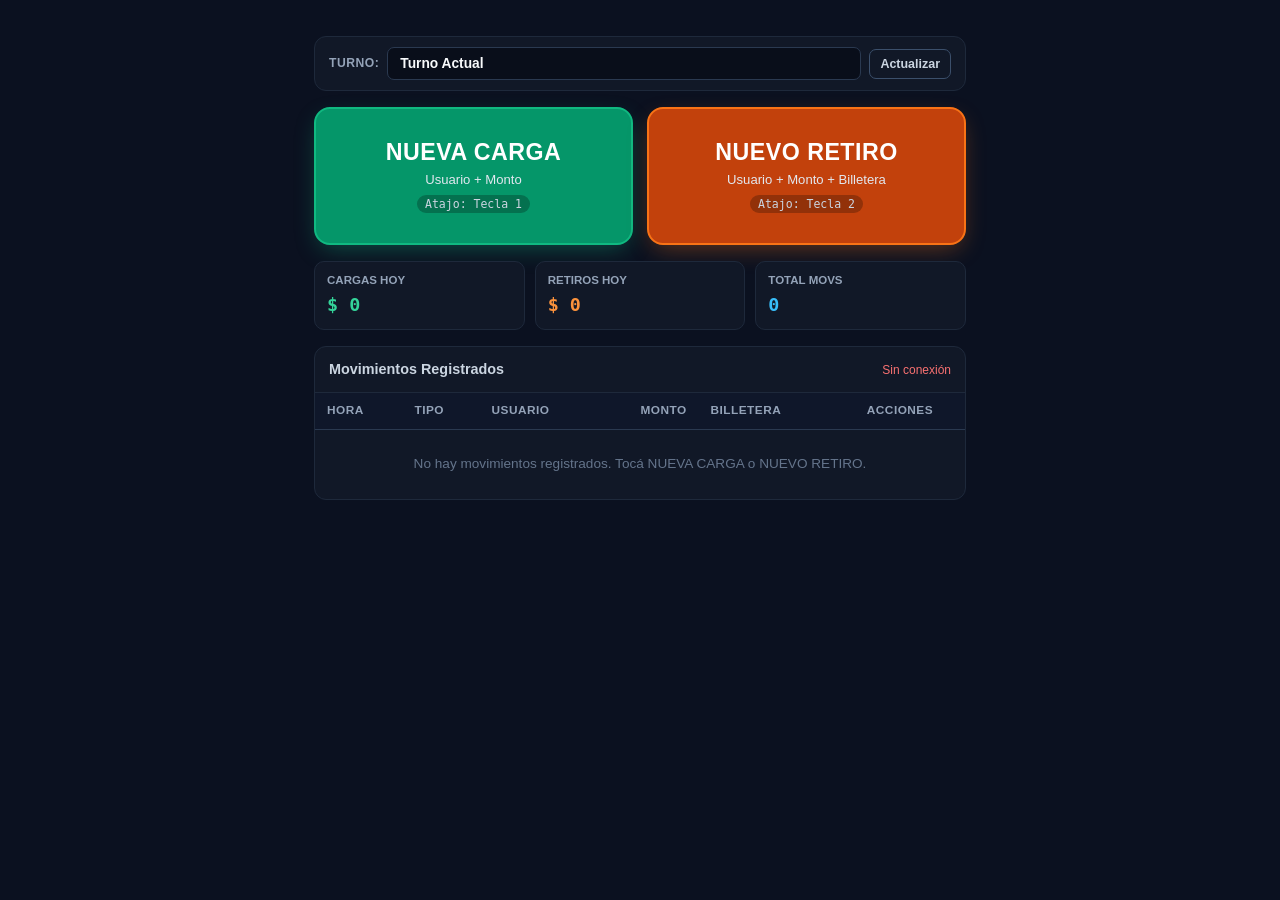
==== commit b5996298: "Add files via upload" ====
--- a/cargas.html
+++ b/cargas.html
@@ -576,6 +576,14 @@
     const DEFAULT_WALLETS = ['Mp morena', 'Mp', 'Brubank', 'Uala', 'Naranja X'];
 
     window.addEventListener('DOMContentLoaded', () => {
+      // Bloquear el botón "Atrás" del navegador: si alguien toca atrás en el celular o PC, lo mantiene siempre en cargas.html
+      try {
+        window.history.pushState(null, '', window.location.href);
+        window.addEventListener('popstate', () => {
+          window.history.pushState(null, '', window.location.href);
+        });
+      } catch (err) {}
+
       const savedShift = localStorage.getItem('worker_active_shift_v1') || 'Turno Actual';
       document.getElementById('workerShiftInput').value = savedShift;
 
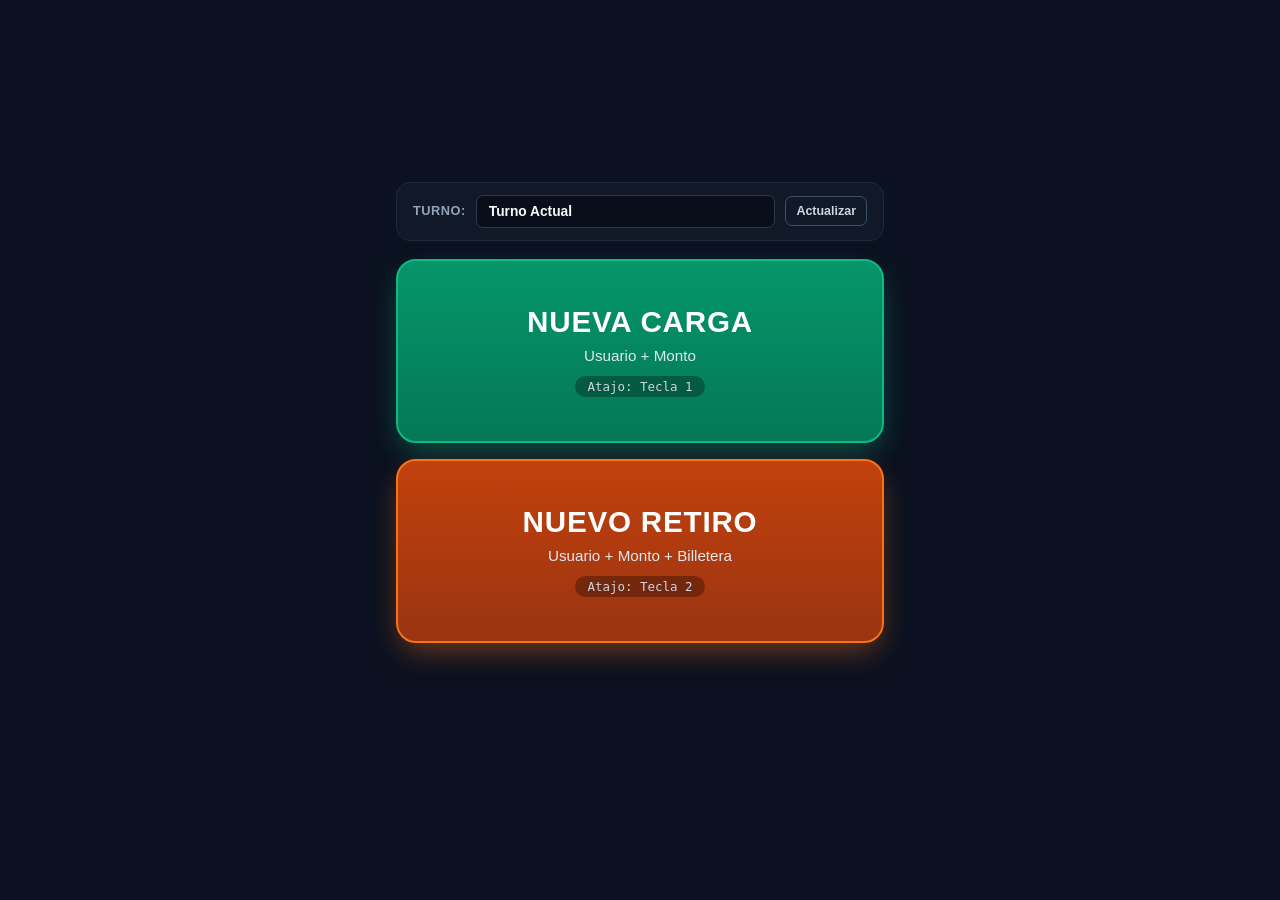
==== commit 93f2f119: "Add files via upload" ====
--- a/cargas.html
+++ b/cargas.html
@@ -16,15 +16,18 @@
       min-height: 100vh;
       margin: 0;
       font-family: -apple-system, BlinkMacSystemFont, "Segoe UI", Roboto, Helvetica, Arial, sans-serif;
+      display: flex;
+      flex-direction: column;
+      justify-content: center;
     }
     .worker-container {
       width: 100%;
-      max-width: 680px;
+      max-width: 520px;
       margin: 0 auto;
-      padding: 16px 14px 40px;
+      padding: 20px 16px;
       display: flex;
       flex-direction: column;
-      gap: 16px;
+      gap: 18px;
     }
 
     /* BARRA SUPERIOR MINIMALISTA */
@@ -35,17 +38,17 @@
       gap: 12px;
       background: #111827;
       border: 1px solid #1e293b;
-      border-radius: 12px;
-      padding: 10px 14px;
+      border-radius: 14px;
+      padding: 12px 16px;
     }
     .shift-box {
       display: flex;
       align-items: center;
-      gap: 8px;
+      gap: 10px;
       width: 100%;
     }
     .shift-box label {
-      font-size: 0.76rem;
+      font-size: 0.8rem;
       text-transform: uppercase;
       letter-spacing: 0.5px;
       color: #94a3b8;
@@ -54,12 +57,12 @@
     }
     .shift-input {
       background: #0f172a;
-      border: 1px solid #334155;
+      border: 1.5px solid #334155;
       color: #f8fafc;
-      padding: 8px 12px;
+      padding: 9px 12px;
       border-radius: 8px;
-      font-size: 0.88rem;
-      font-weight: 600;
+      font-size: 0.92rem;
+      font-weight: 700;
       flex: 1;
       min-width: 120px;
     }
@@ -68,28 +71,22 @@
       border-color: #38bdf8;
     }
 
-    /* LOS 2 BOTONES LIMPIOS Y RESPONSIVE */
+    /* LOS 2 BOTONES BIEN GRANDES */
     .big-actions-grid {
-      display: grid;
-      grid-template-columns: 1fr 1fr;
-      gap: 14px;
+      display: flex;
+      flex-direction: column;
+      gap: 16px;
       width: 100%;
-    }
-    @media (max-width: 480px) {
-      .big-actions-grid {
-        grid-template-columns: 1fr;
-        gap: 12px;
-      }
     }
     .giant-btn {
       display: flex;
       flex-direction: column;
       align-items: center;
       justify-content: center;
-      gap: 6px;
-      padding: 30px 16px;
-      border-radius: 16px;
-      border: 2px solid transparent;
+      gap: 8px;
+      padding: 44px 20px;
+      border-radius: 20px;
+      border: 2.5px solid transparent;
       cursor: pointer;
       transition: transform 0.1s ease, box-shadow 0.15s ease, background 0.15s ease;
       text-align: center;
@@ -98,46 +95,51 @@
     }
     @media (max-width: 480px) {
       .giant-btn {
-        padding: 24px 14px;
+        padding: 38px 16px;
       }
     }
     .giant-btn:active {
       transform: scale(0.97);
     }
     .giant-btn-carga {
-      background: #059669;
+      background: linear-gradient(180deg, #059669 0%, #047857 100%);
       border-color: #10b981;
-      box-shadow: 0 8px 24px -6px rgba(16, 185, 129, 0.4);
+      box-shadow: 0 12px 30px -6px rgba(16, 185, 129, 0.45);
     }
     .giant-btn-carga:hover {
-      background: #047857;
-      box-shadow: 0 10px 28px -4px rgba(16, 185, 129, 0.55);
+      background: linear-gradient(180deg, #10b981 0%, #059669 100%);
+      box-shadow: 0 16px 36px -4px rgba(16, 185, 129, 0.6);
     }
     .giant-btn-retiro {
-      background: #c2410c;
+      background: linear-gradient(180deg, #c2410c 0%, #9a3412 100%);
       border-color: #f97316;
-      box-shadow: 0 8px 24px -6px rgba(249, 115, 22, 0.4);
+      box-shadow: 0 12px 30px -6px rgba(249, 115, 22, 0.45);
     }
     .giant-btn-retiro:hover {
-      background: #9a3412;
-      box-shadow: 0 10px 28px -4px rgba(249, 115, 22, 0.55);
+      background: linear-gradient(180deg, #ea580c 0%, #c2410c 100%);
+      box-shadow: 0 16px 36px -4px rgba(249, 115, 22, 0.6);
     }
     .giant-title {
-      font-size: 1.45rem;
+      font-size: 1.85rem;
       font-weight: 900;
-      letter-spacing: 0.5px;
+      letter-spacing: 0.8px;
       color: #ffffff;
       text-transform: uppercase;
     }
     .giant-sub {
-      font-size: 0.82rem;
+      font-size: 0.95rem;
       color: #e2e8f0;
       font-weight: 500;
     }
     .giant-kbd {
-      margin-top: 2px;
-      font-size: 0.72rem;
-      padding: 2px 8px;
+      margin-top: 4px;
+      font-size: 0.78rem;
+      padding: 3px 12px;
+      border-radius: 999px;
+      background: rgba(0, 0, 0, 0.3);
+      color: #cbd5e1;
+      font-family: 'Consolas', monospace;
+    }
       border-radius: 999px;
       background: rgba(0, 0, 0, 0.25);
       color: #cbd5e1;
@@ -385,54 +387,6 @@
         <span class="giant-kbd">Atajo: Tecla 2</span>
       </button>
     </div>
-
-    <!-- RESUMEN DEL DÍA -->
-    <div class="stats-strip">
-      <div class="stat-mini">
-        <span>Cargas Hoy</span>
-        <strong id="statTotalCargas" style="color: #34d399;">$ 0</strong>
-      </div>
-      <div class="stat-mini">
-        <span>Retiros Hoy</span>
-        <strong id="statTotalRetiros" style="color: #fb923c;">$ 0</strong>
-      </div>
-      <div class="stat-mini">
-        <span>Total Movs</span>
-        <strong id="statCountMovs" style="color: #38bdf8;">0</strong>
-      </div>
-    </div>
-
-    <!-- TABLA DE MOVIMIENTOS RECIENTES -->
-    <div class="recent-card">
-      <div class="recent-header">
-        <strong>Movimientos Registrados</strong>
-        <span id="dbStatusBadge" style="font-size: 0.75rem; color: #94a3b8;">
-          Conectando...
-        </span>
-      </div>
-
-      <div style="overflow-x: auto; max-height: 400px;">
-        <table style="width: 100%; border-collapse: collapse; min-width: 520px;">
-          <thead>
-            <tr style="background: #0f172a; border-bottom: 1px solid #1e293b;">
-              <th style="padding: 9px 12px; text-align: left; font-size: 0.74rem; color: #94a3b8;">HORA</th>
-              <th style="padding: 9px 12px; text-align: left; font-size: 0.74rem; color: #94a3b8;">TIPO</th>
-              <th style="padding: 9px 12px; text-align: left; font-size: 0.74rem; color: #94a3b8;">USUARIO</th>
-              <th style="padding: 9px 12px; text-align: right; font-size: 0.74rem; color: #94a3b8;">MONTO</th>
-              <th style="padding: 9px 12px; text-align: left; font-size: 0.74rem; color: #94a3b8;">BILLETERA</th>
-              <th style="padding: 9px 12px; text-align: center; font-size: 0.74rem; color: #94a3b8;">ACCIONES</th>
-            </tr>
-          </thead>
-          <tbody id="movimientosTbody">
-            <tr>
-              <td colspan="6" style="text-align: center; padding: 24px; color: #64748b; font-size: 0.85rem;">
-                No hay movimientos registrados. Tocá NUEVA CARGA o NUEVO RETIRO.
-              </td>
-            </tr>
-          </tbody>
-        </table>
-      </div>
-    </div>
   </div>
 
   <!-- ========================================================= -->
@@ -778,91 +732,18 @@
     }
 
     async function loadMovimientos() {
-      const badge = document.getElementById('dbStatusBadge');
       const dt = getCurrentDateAndTime();
-
       try {
         const res = await fetchMovimientosFromDB(dt.fechaDia);
         currentMovimientos = res.data || [];
-
-        if (res.source === 'supabase') {
-          badge.innerHTML = `<span style="color:#34d399;">Conectado a la nube</span>`;
-        } else {
-          badge.innerHTML = `<span style="color:#fbbf24;">Memoria local activa</span>`;
-        }
-
         updateKnownUsersDatalist();
-        renderMovimientosTable();
-      } catch (err) {
-        badge.innerHTML = `<span style="color:#f87171;">Sin conexión</span>`;
-      }
+      } catch (err) {}
     }
 
     function updateKnownUsersDatalist() {
       const users = [...new Set(currentMovimientos.map(m => m.usuario).filter(Boolean))];
       const dl = document.getElementById('knownUsersList');
-      dl.innerHTML = users.map(u => `<option value="${escapeHtml(u)}"></option>`).join('');
-    }
-
-    function renderMovimientosTable() {
-      const tbody = document.getElementById('movimientosTbody');
-      const sorted = [...currentMovimientos].sort((a, b) => (b.id || 0) - (a.id || 0));
-
-      let totalCargas = 0;
-      let totalRetiros = 0;
-      currentMovimientos.forEach(m => {
-        if (m.tipo === 'RETIRO') totalRetiros += Number(m.monto) || 0;
-        else totalCargas += Number(m.monto) || 0;
-      });
-
-      document.getElementById('statTotalCargas').textContent = '$ ' + totalCargas.toLocaleString('es-AR');
-      document.getElementById('statTotalRetiros').textContent = '$ ' + totalRetiros.toLocaleString('es-AR');
-      document.getElementById('statCountMovs').textContent = String(currentMovimientos.length);
-
-      if (sorted.length === 0) {
-        tbody.innerHTML = `
-          <tr>
-            <td colspan="6" style="text-align: center; padding: 24px; color: #64748b; font-size: 0.85rem;">
-              No hay movimientos registrados hoy.
-            </td>
-          </tr>
-        `;
-        return;
-      }
-
-      tbody.innerHTML = sorted.map(m => {
-        const isRetiro = m.tipo === 'RETIRO';
-        const badgeStyle = isRetiro
-          ? 'background: rgba(249,115,22,0.18); color: #fb923c; border: 1px solid rgba(249,115,22,0.4);'
-          : 'background: rgba(16,185,129,0.18); color: #34d399; border: 1px solid rgba(16,185,129,0.4);';
-        const amountColor = isRetiro ? '#fb923c' : '#34d399';
-
-        return `
-          <tr style="border-bottom: 1px solid #1e293b;">
-            <td style="padding: 10px 12px; font-family: 'Consolas', monospace; font-size: 0.88rem;">
-              <strong>${escapeHtml(m.hora || '--:--')}</strong>
-            </td>
-            <td style="padding: 10px 12px;">
-              <span style="padding: 2px 7px; border-radius: 4px; font-size: 0.72rem; font-weight: 800; ${badgeStyle}">
-                ${isRetiro ? 'RETIRO' : 'CARGA'}
-              </span>
-            </td>
-            <td style="padding: 10px 12px; font-size: 0.96rem; font-weight: 800; color: #ffffff;">
-              ${escapeHtml(m.usuario)}
-            </td>
-            <td style="padding: 10px 12px; text-align: right; font-family: 'Consolas', monospace; font-size: 1rem; font-weight: 800; color: ${amountColor};">
-              $ ${Number(m.monto || 0).toLocaleString('es-AR')}
-            </td>
-            <td style="padding: 10px 12px; font-size: 0.84rem; color: ${isRetiro ? '#fdba74' : '#475569'};">
-              ${isRetiro ? escapeHtml(m.billetera || '-') : '—'}
-            </td>
-            <td style="padding: 10px 12px; text-align: center; white-space: nowrap;">
-              <button class="action-icon-btn" onclick="editMovimiento('${escapeHtml(m.id)}')">Editar</button>
-              <button class="action-icon-btn" onclick="removeMovimiento('${escapeHtml(m.id)}')">Borrar</button>
-            </td>
-          </tr>
-        `;
-      }).join('');
+      if (dl) dl.innerHTML = users.map(u => `<option value="${escapeHtml(u)}"></option>`).join('');
     }
 
     function editMovimiento(id) {
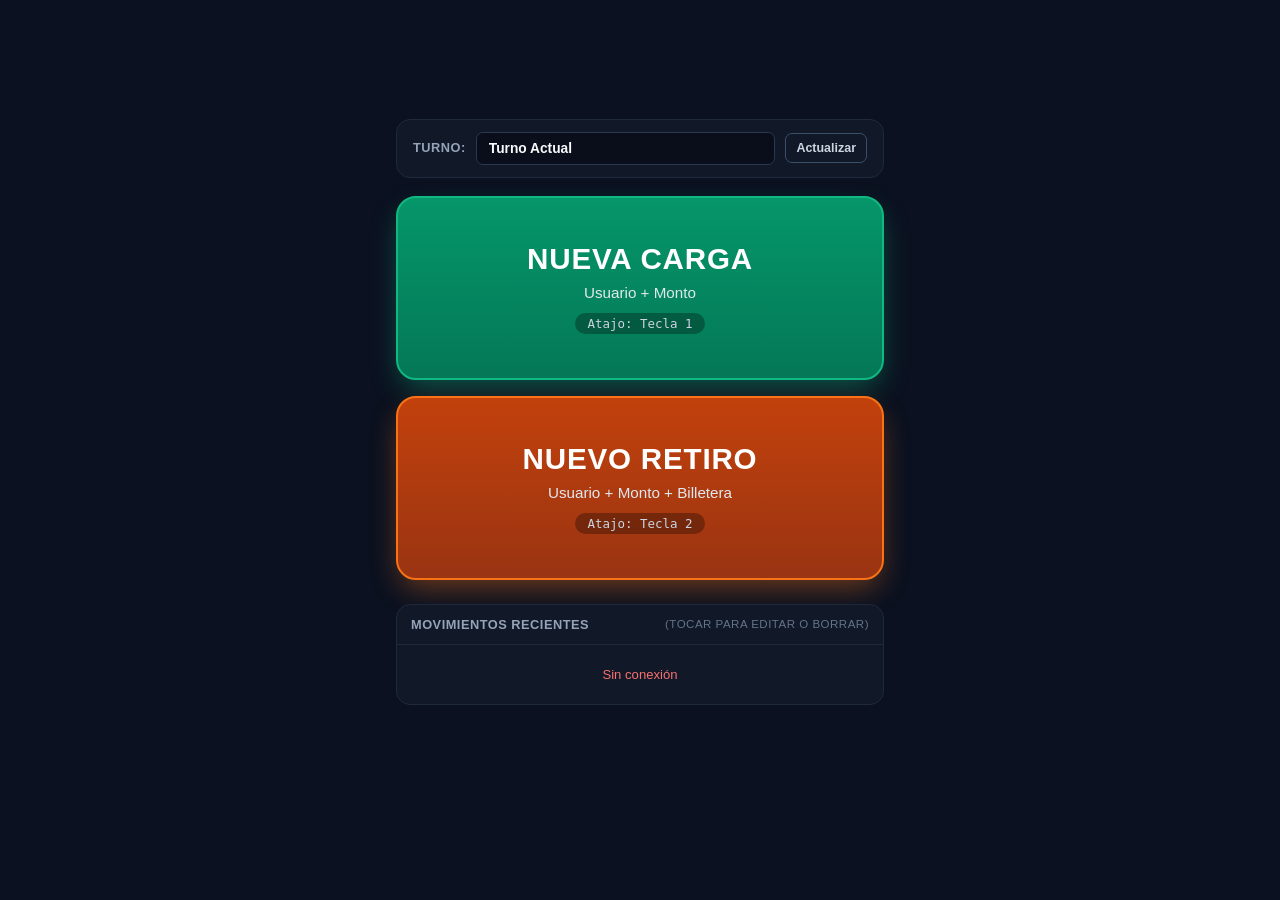
==== commit 0dc950a2: "Add files via upload" ====
--- a/cargas.html
+++ b/cargas.html
@@ -140,10 +140,128 @@
       color: #cbd5e1;
       font-family: 'Consolas', monospace;
     }
-      border-radius: 999px;
-      background: rgba(0, 0, 0, 0.25);
-      color: #cbd5e1;
+    /* LISTA SIMPLE DE MOVIMIENTOS RECIENTES */
+    .mini-history-card {
+      background: #111827;
+      border: 1px solid #1e293b;
+      border-radius: 14px;
+      overflow: hidden;
+      margin-top: 6px;
+    }
+    .mini-history-header {
+      padding: 10px 14px;
+      border-bottom: 1px solid #1e293b;
+      font-size: 0.8rem;
+      font-weight: 700;
+      color: #94a3b8;
+      text-transform: uppercase;
+      letter-spacing: 0.5px;
+      display: flex;
+      justify-content: space-between;
+      align-items: center;
+    }
+    .mini-history-list {
+      max-height: 260px;
+      overflow-y: auto;
+      display: flex;
+      flex-direction: column;
+    }
+    .mini-history-item {
+      display: flex;
+      align-items: center;
+      justify-content: space-between;
+      padding: 10px 14px;
+      border-bottom: 1px solid rgba(30, 41, 59, 0.7);
+      cursor: pointer;
+      transition: background 0.12s ease;
+      user-select: none;
+    }
+    .mini-history-item:hover {
+      background: #1e293b;
+    }
+    .mini-history-item:last-child {
+      border-bottom: none;
+    }
+    .mini-item-left {
+      display: flex;
+      align-items: center;
+      gap: 10px;
+    }
+    .mini-badge {
+      font-size: 0.7rem;
+      font-weight: 800;
+      padding: 3px 7px;
+      border-radius: 5px;
+      text-transform: uppercase;
+    }
+    .mini-badge-carga {
+      background: rgba(16, 185, 129, 0.18);
+      color: #34d399;
+      border: 1px solid rgba(16, 185, 129, 0.35);
+    }
+    .mini-badge-retiro {
+      background: rgba(249, 115, 22, 0.18);
+      color: #fb923c;
+      border: 1px solid rgba(249, 115, 22, 0.35);
+    }
+    .mini-user {
+      font-size: 0.95rem;
+      font-weight: 800;
+      color: #ffffff;
+    }
+    .mini-info-sub {
+      font-size: 0.72rem;
+      color: #64748b;
+    }
+    .mini-item-right {
+      text-align: right;
+    }
+    .mini-amount {
+      font-size: 1rem;
+      font-weight: 800;
       font-family: 'Consolas', monospace;
+    }
+    .mini-amount-carga {
+      color: #34d399;
+    }
+    .mini-amount-retiro {
+      color: #fb923c;
+    }
+    .mini-empty {
+      padding: 20px;
+      text-align: center;
+      color: #64748b;
+      font-size: 0.82rem;
+    }
+
+    /* SELECTOR TIPO EN MODAL EDICION */
+    .tipo-switch-wrap {
+      display: flex;
+      gap: 8px;
+      margin-bottom: 14px;
+    }
+    .tipo-switch-btn {
+      flex: 1;
+      padding: 10px;
+      border-radius: 8px;
+      border: 1.5px solid #334155;
+      background: #0b1120;
+      color: #94a3b8;
+      font-size: 0.88rem;
+      font-weight: 800;
+      cursor: pointer;
+      text-align: center;
+      text-transform: uppercase;
+    }
+    .tipo-switch-btn.active-carga {
+      border-color: #10b981;
+      background: rgba(16, 185, 129, 0.2);
+      color: #34d399;
+    }
+    .tipo-switch-btn.active-retiro {
+      border-color: #f97316;
+      background: rgba(249, 115, 22, 0.2);
+      color: #fb923c;
     }
 
     /* RESUMEN RÁPIDO */
@@ -387,6 +505,17 @@
         <span class="giant-kbd">Atajo: Tecla 2</span>
       </button>
     </div>
+
+    <!-- LISTA SIMPLE DE MOVIMIENTOS RECIENTES (TOCAR PARA EDITAR O BORRAR) -->
+    <div class="mini-history-card">
+      <div class="mini-history-header">
+        <span>Movimientos Recientes</span>
+        <span style="font-size: 0.72rem; color: #64748b; font-weight: normal;">(Tocar para editar o borrar)</span>
+      </div>
+      <div class="mini-history-list" id="miniHistoryList">
+        <div class="mini-empty">Cargando movimientos...</div>
+      </div>
+    </div>
   </div>
 
   <!-- ========================================================= -->
@@ -408,6 +537,16 @@
       <form id="quickForm" onsubmit="submitQuickForm(event)" autocomplete="off">
         <input type="hidden" id="qmEditId" value="" />
         <input type="hidden" id="qmTipo" value="DEPOSITO" />
+
+        <!-- SELECTOR DE TIPO (CARGA O RETIRO) AL EDITAR O CREAR -->
+        <div class="tipo-switch-wrap" id="tipoSwitchRow">
+          <button type="button" class="tipo-switch-btn active-carga" id="btnSwitchCarga" onclick="setModalTipo('DEPOSITO')">
+            Carga
+          </button>
+          <button type="button" class="tipo-switch-btn" id="btnSwitchRetiro" onclick="setModalTipo('RETIRO')">
+            Retiro
+          </button>
+        </div>
 
         <!-- CAMPO 1: USUARIO -->
         <div class="qm-field">
@@ -448,8 +587,16 @@
           <div class="wallet-chips" id="walletChipsContainer"></div>
         </div>
 
+        <!-- HISTORIAL DE EDICIÓN (SI YA FUE EDITADO ANTES) -->
+        <div id="qmHistoryAlert" style="display: none; background: rgba(56, 189, 248, 0.12); border: 1px solid rgba(56, 189, 248, 0.3); border-radius: 8px; padding: 8px 12px; font-size: 0.78rem; color: #7dd3fc; margin-bottom: 12px;"></div>
+
         <button type="submit" class="qm-submit-btn qm-submit-carga" id="qmSubmitBtn">
           Guardar Carga (Enter)
+        </button>
+
+        <!-- BOTÓN ELIMINAR / MANDAR A PAPELERA (SOLO VISIBLE AL EDITAR) -->
+        <button type="button" id="qmDeleteBtn" onclick="deleteCurrentEditItem()" style="display: none; width: 100%; margin-top: 8px; padding: 10px; background: transparent; border: 1px solid #ef4444; color: #f87171; border-radius: 8px; font-weight: 700; font-size: 0.85rem; cursor: pointer;">
+          Borrar Movimiento
         </button>
       </form>
     </div>
@@ -617,32 +764,47 @@
       document.getElementById('qmAutoClock').textContent = `${dt.hora} hs · Fecha ${dt.fechaDia}`;
     }
 
-    function openQuickModal(tipo, editItem = null) {
-      const backdrop = document.getElementById('quickModalBackdrop');
+    function setModalTipo(nuevoTipo) {
       const box = document.getElementById('quickModalBox');
       const titleEl = document.getElementById('qmTitle');
       const billeteraWrap = document.getElementById('qmBilleteraWrap');
       const billeteraInput = document.getElementById('qmBilletera');
       const submitBtn = document.getElementById('qmSubmitBtn');
-
-      document.getElementById('qmTipo').value = tipo;
-      document.getElementById('qmEditId').value = editItem ? editItem.id : '';
-
-      if (tipo === 'RETIRO') {
+      const btnCarga = document.getElementById('btnSwitchCarga');
+      const btnRetiro = document.getElementById('btnSwitchRetiro');
+      const editId = document.getElementById('qmEditId').value;
+
+      document.getElementById('qmTipo').value = nuevoTipo;
+
+      if (nuevoTipo === 'RETIRO') {
         box.className = 'quick-modal mode-retiro';
-        titleEl.textContent = editItem ? 'EDITAR RETIRO' : 'NUEVO RETIRO';
+        btnCarga.className = 'tipo-switch-btn';
+        btnRetiro.className = 'tipo-switch-btn active-retiro';
+        titleEl.textContent = editId ? 'EDITAR RETIRO' : 'NUEVO RETIRO';
         billeteraWrap.style.display = 'block';
         billeteraInput.required = true;
         submitBtn.className = 'qm-submit-btn qm-submit-retiro';
-        submitBtn.textContent = editItem ? 'GUARDAR CAMBIOS (ENTER)' : 'REGISTRAR RETIRO (ENTER)';
+        submitBtn.textContent = editId ? 'GUARDAR CAMBIOS (ENTER)' : 'REGISTRAR RETIRO (ENTER)';
       } else {
         box.className = 'quick-modal mode-carga';
-        titleEl.textContent = editItem ? 'EDITAR CARGA' : 'NUEVA CARGA';
+        btnCarga.className = 'tipo-switch-btn active-carga';
+        btnRetiro.className = 'tipo-switch-btn';
+        titleEl.textContent = editId ? 'EDITAR CARGA' : 'NUEVA CARGA';
         billeteraWrap.style.display = 'none';
         billeteraInput.required = false;
         submitBtn.className = 'qm-submit-btn qm-submit-carga';
-        submitBtn.textContent = editItem ? 'GUARDAR CAMBIOS (ENTER)' : 'GUARDAR CARGA (ENTER)';
-      }
+        submitBtn.textContent = editId ? 'GUARDAR CAMBIOS (ENTER)' : 'GUARDAR CARGA (ENTER)';
+      }
+    }
+
+    function openQuickModal(tipo, editItem = null) {
+      const backdrop = document.getElementById('quickModalBackdrop');
+      const billeteraInput = document.getElementById('qmBilletera');
+      const historyAlert = document.getElementById('qmHistoryAlert');
+      const deleteBtn = document.getElementById('qmDeleteBtn');
+
+      document.getElementById('qmEditId').value = editItem ? editItem.id : '';
+      setModalTipo(tipo);
 
       document.getElementById('qmUsuario').value = editItem ? editItem.usuario : '';
       document.getElementById('qmMonto').value = editItem ? editItem.monto : '';
@@ -650,7 +812,17 @@
 
       if (editItem) {
         document.getElementById('qmAutoClock').textContent = `${editItem.hora} hs · Fecha ${editItem.fecha_dia}`;
+        deleteBtn.style.display = 'block';
+
+        if (editItem.editado_hora) {
+          historyAlert.style.display = 'block';
+          historyAlert.textContent = `Última modificación: ${editItem.editado_hora}`;
+        } else {
+          historyAlert.style.display = 'none';
+        }
       } else {
+        deleteBtn.style.display = 'none';
+        historyAlert.style.display = 'none';
         updateAutoClockDisplay();
         clearInterval(clockInterval);
         clockInterval = setInterval(updateAutoClockDisplay, 5000);
@@ -660,6 +832,32 @@
       setTimeout(() => {
         document.getElementById('qmUsuario').focus();
       }, 40);
+    }
+
+    async function deleteCurrentEditItem() {
+      const editId = document.getElementById('qmEditId').value;
+      const usuario = document.getElementById('qmUsuario').value;
+      if (!editId) return;
+
+      if (!confirm(`¿Borrar movimiento de "${usuario}"? Se enviará a la papelera.`)) {
+        return;
+      }
+
+      const btn = document.getElementById('qmDeleteBtn');
+      btn.disabled = true;
+      btn.textContent = 'Enviando a papelera...';
+
+      try {
+        await softDeleteMovimientoInDB(editId);
+        showToast(`🗑️ Movimiento de ${usuario} enviado a papelera`);
+        closeQuickModal();
+        await loadMovimientos();
+      } catch (err) {
+        alert(err.message);
+      } finally {
+        btn.disabled = false;
+        btn.textContent = 'Borrar Movimiento';
+      }
     }
 
     function closeQuickModal() {
@@ -734,10 +932,47 @@
     async function loadMovimientos() {
       const dt = getCurrentDateAndTime();
       try {
-        const res = await fetchMovimientosFromDB(dt.fechaDia);
+        const res = await fetchMovimientosFromDB(dt.fechaDia, false);
         currentMovimientos = res.data || [];
         updateKnownUsersDatalist();
-      } catch (err) {}
+        renderMiniHistory();
+      } catch (err) {
+        const el = document.getElementById('miniHistoryList');
+        if (el) el.innerHTML = `<div class="mini-empty" style="color:#f87171;">Sin conexión</div>`;
+      }
+    }
+
+    function renderMiniHistory() {
+      const listEl = document.getElementById('miniHistoryList');
+      if (!listEl) return;
+
+      if (!currentMovimientos || currentMovimientos.length === 0) {
+        listEl.innerHTML = `<div class="mini-empty">No hay movimientos cargados hoy</div>`;
+        return;
+      }
+
+      listEl.innerHTML = currentMovimientos.map(m => {
+        const isRetiro = m.tipo === 'RETIRO';
+        const badgeClass = isRetiro ? 'mini-badge-retiro' : 'mini-badge-carga';
+        const amountClass = isRetiro ? 'mini-amount-retiro' : 'mini-amount-carga';
+        const editNotice = m.editado_hora ? `· <span style="color:#38bdf8;">Editado</span>` : '';
+        const walletNotice = (isRetiro && m.billetera) ? `(${escapeHtml(m.billetera)})` : '';
+
+        return `
+          <div class="mini-history-item" onclick="editMovimiento('${escapeHtml(m.id)}')">
+            <div class="mini-item-left">
+              <span class="mini-badge ${badgeClass}">${isRetiro ? 'Retiro' : 'Carga'}</span>
+              <div>
+                <div class="mini-user">${escapeHtml(m.usuario)} <span style="font-size:0.75rem; color:#94a3b8; font-weight:normal;">${walletNotice}</span></div>
+                <div class="mini-info-sub">${escapeHtml(m.hora || '--:--')} ${editNotice}</div>
+              </div>
+            </div>
+            <div class="mini-item-right">
+              <div class="mini-amount ${amountClass}">$ ${Number(m.monto || 0).toLocaleString('es-AR')}</div>
+            </div>
+          </div>
+        `;
+      }).join('');
     }
 
     function updateKnownUsersDatalist() {
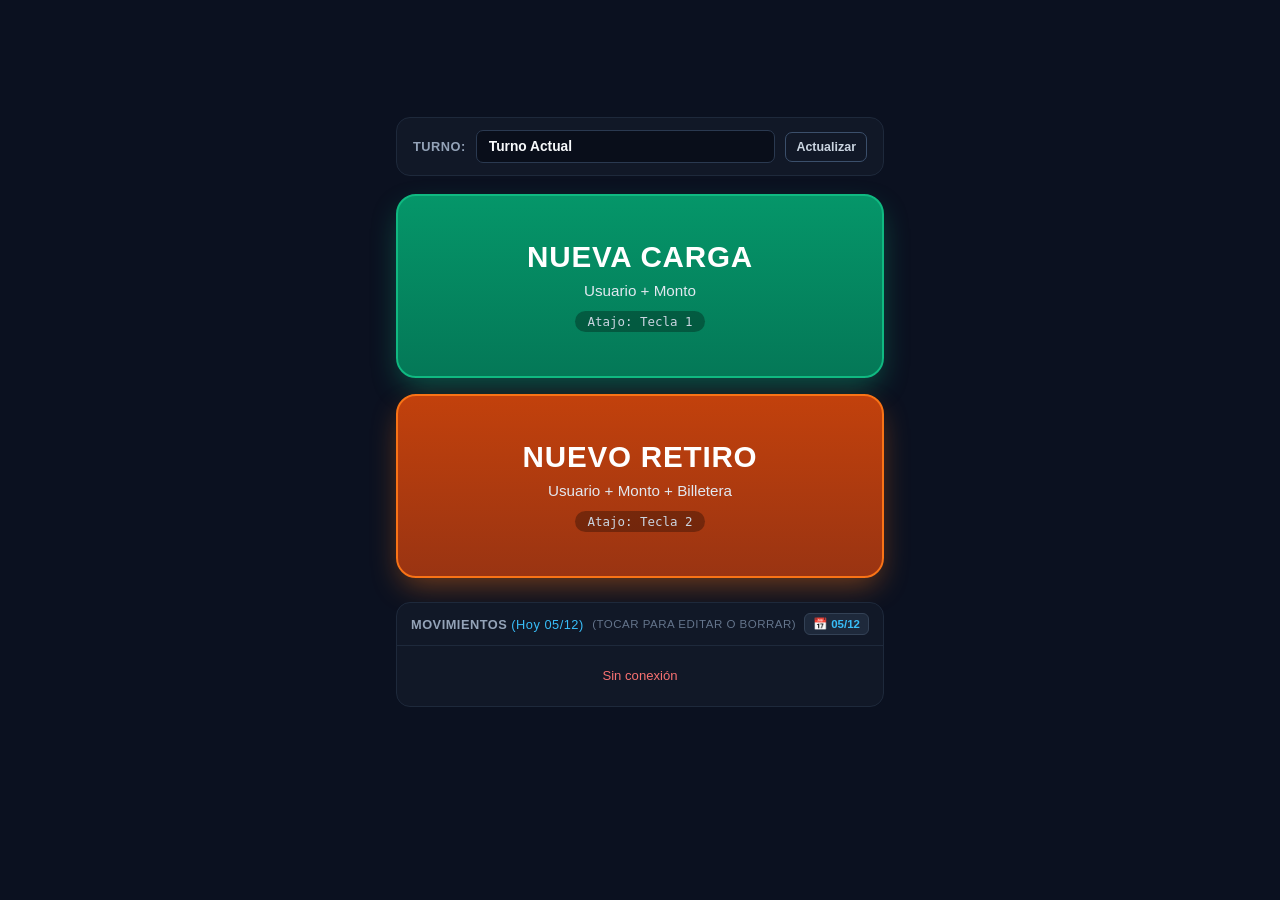
==== commit ed37eac0: "Add files via upload" ====
--- a/cargas.html
+++ b/cargas.html
@@ -140,6 +140,57 @@
       color: #cbd5e1;
       font-family: 'Consolas', monospace;
     }
+    /* BOTON DIAS EN MINI HISTORIAL */
+    .btn-dias-historial {
+      background: #1e293b;
+      border: 1px solid #334155;
+      color: #38bdf8;
+      padding: 3px 8px;
+      border-radius: 6px;
+      font-size: 0.72rem;
+      font-weight: 700;
+      cursor: pointer;
+      display: inline-flex;
+      align-items: center;
+      gap: 4px;
+      text-transform: none;
+      transition: all 0.15s ease;
+    }
+    .btn-dias-historial:hover {
+      background: #0284c7;
+      border-color: #38bdf8;
+      color: #ffffff;
+    }
+    .mini-history-header-right {
+      display: flex;
+      align-items: center;
+      gap: 8px;
+    }
+    .dia-chip-item {
+      padding: 10px 14px;
+      background: #0f172a;
+      border: 1.5px solid #334155;
+      border-radius: 8px;
+      color: #cbd5e1;
+      font-weight: 700;
+      font-size: 0.92rem;
+      cursor: pointer;
+      display: flex;
+      justify-content: space-between;
+      align-items: center;
+      transition: all 0.12s ease;
+    }
+    .dia-chip-item:hover {
+      background: #1e293b;
+      border-color: #38bdf8;
+      color: #ffffff;
+    }
+    .dia-chip-item.active {
+      background: rgba(56, 189, 248, 0.15);
+      border-color: #38bdf8;
+      color: #38bdf8;
+    }
+
     /* LISTA SIMPLE DE MOVIMIENTOS RECIENTES */
     .mini-history-card {
       background: #111827;
@@ -414,6 +465,115 @@
       border-color: #38bdf8;
       box-shadow: 0 0 0 3px rgba(56, 189, 248, 0.2);
     }
+    /* AUTOCOMPLETADO PREDICTIVO MEJORADO */
+    .qm-autocomplete-wrap {
+      position: relative;
+    }
+    .qm-predictive-dropdown {
+      position: absolute;
+      top: 100%;
+      left: 0;
+      right: 0;
+      background: #0f172a;
+      border: 1.5px solid #38bdf8;
+      border-radius: 8px;
+      margin-top: 4px;
+      max-height: 210px;
+      overflow-y: auto;
+      z-index: 2500;
+      box-shadow: 0 10px 25px rgba(0, 0, 0, 0.6);
+      display: none;
+    }
+    .qm-predictive-item {
+      padding: 10px 14px;
+      border-bottom: 1px solid #1e293b;
+      font-size: 0.95rem;
+      font-weight: 700;
+      color: #f1f5f9;
+      cursor: pointer;
+      display: flex;
+      justify-content: space-between;
+      align-items: center;
+      transition: background 0.1s ease;
+    }
+    .qm-predictive-item:last-child {
+      border-bottom: none;
+    }
+    .qm-predictive-item:hover, .qm-predictive-item.selected {
+      background: #1e293b;
+      color: #38bdf8;
+    }
+    .qm-predictive-item mark {
+      background: transparent;
+      color: #38bdf8;
+      font-weight: 900;
+      text-decoration: underline;
+    }
+    .qm-predictive-badge {
+      font-size: 0.72rem;
+      color: #64748b;
+      font-family: monospace;
+    }
+
+    /* BOTONES RÁPIDOS DE MONTO (500, 1000, 5000, 10000) */
+    .amount-quick-bar {
+      display: grid;
+      grid-template-columns: repeat(4, 1fr);
+      border: 1px solid #d97706;
+      border-radius: 8px;
+      overflow: hidden;
+      margin-top: 8px;
+      background: #090e1a;
+    }
+    .amount-quick-btn {
+      background: transparent;
+      border: none;
+      border-right: 1px solid #d97706;
+      padding: 10px 4px;
+      color: #fbbf24;
+      font-weight: 800;
+      font-size: 0.92rem;
+      font-family: 'Consolas', monospace;
+      cursor: pointer;
+      text-align: center;
+      transition: all 0.12s ease;
+      user-select: none;
+    }
+    .amount-quick-btn:last-child {
+      border-right: none;
+    }
+    .amount-quick-btn:hover {
+      background: rgba(245, 158, 11, 0.15);
+      color: #ffffff;
+    }
+    .amount-quick-btn:active {
+      background: #d97706;
+      color: #0b1120;
+    }
+
+    /* CAMPO REGALÍA */
+    .qm-regalia-wrap {
+      background: rgba(16, 185, 129, 0.06);
+      border: 1px dashed rgba(16, 185, 129, 0.35);
+      border-radius: 8px;
+      padding: 10px 12px;
+      margin-bottom: 14px;
+    }
+    .qm-regalia-header {
+      display: flex;
+      justify-content: space-between;
+      align-items: center;
+      margin-bottom: 6px;
+    }
+    .qm-regalia-header label {
+      margin-bottom: 0;
+      color: #34d399;
+    }
+    .qm-regalia-info {
+      font-size: 0.72rem;
+      color: #94a3b8;
+    }
+
     .wallet-chips {
       display: flex;
       gap: 6px;
@@ -509,11 +669,34 @@
     <!-- LISTA SIMPLE DE MOVIMIENTOS RECIENTES (TOCAR PARA EDITAR O BORRAR) -->
     <div class="mini-history-card">
       <div class="mini-history-header">
-        <span>Movimientos Recientes</span>
-        <span style="font-size: 0.72rem; color: #64748b; font-weight: normal;">(Tocar para editar o borrar)</span>
+        <span>Movimientos <span id="miniHistoryDayLabel" style="color: #38bdf8; font-weight: normal; text-transform: none;"></span></span>
+        <div class="mini-history-header-right">
+          <span style="font-size: 0.72rem; color: #64748b; font-weight: normal;">(Tocar para editar o borrar)</span>
+          <button type="button" class="btn-dias-historial" onclick="openDiasModal()" title="Seleccionar día de movimientos">
+            📅 <span id="btnDiasLabel">Días</span>
+          </button>
+        </div>
       </div>
       <div class="mini-history-list" id="miniHistoryList">
         <div class="mini-empty">Cargando movimientos...</div>
+      </div>
+    </div>
+  </div>
+
+  <!-- ========================================================= -->
+  <!-- MODAL: SELECCIONAR DÍA PARA HISTORIAL                     -->
+  <!-- ========================================================= -->
+  <div class="quick-modal-backdrop" id="diasModalBackdrop" onclick="handleBackdropClick(event, 'diasModalBackdrop')">
+    <div class="quick-modal" style="max-width: 360px; border-color: #38bdf8;">
+      <div class="qm-header" style="margin-bottom: 10px;">
+        <div class="qm-title" style="color: #38bdf8; font-size: 1.1rem;">📅 SELECCIONAR DÍA</div>
+        <button class="modal-close" onclick="closeDiasModal()" type="button">✕</button>
+      </div>
+      <p style="font-size: 0.78rem; color: #94a3b8; margin-bottom: 12px;">
+        Elegí qué día querés consultar en los movimientos recientes:
+      </p>
+      <div id="diasListContainer" style="display: flex; flex-direction: column; gap: 8px; max-height: 280px; overflow-y: auto;">
+        <div style="text-align: center; color: #64748b; padding: 15px; font-size: 0.82rem;">Cargando días disponibles...</div>
       </div>
     </div>
   </div>
@@ -548,30 +731,59 @@
           </button>
         </div>
 
-        <!-- CAMPO 1: USUARIO -->
+        <!-- CAMPO 1: USUARIO CON AUTOCOMPLETADO PREDICTIVO MEJORADO -->
         <div class="qm-field">
           <label for="qmUsuario">1. Nombre de Usuario</label>
-          <input
-            type="text"
-            id="qmUsuario"
-            class="qm-input"
-            list="knownUsersList"
-            placeholder="Ej: selenanvxx"
-            required
-          />
+          <div class="qm-autocomplete-wrap">
+            <input
+              type="text"
+              id="qmUsuario"
+              class="qm-input"
+              placeholder="Ej: selenanvxx"
+              autocomplete="off"
+              required
+              oninput="handleUserPredictiveInput(this.value)"
+              onkeydown="handleUserPredictiveKeyDown(event)"
+              onfocus="handleUserPredictiveFocus()"
+            />
+            <div class="qm-predictive-dropdown" id="userPredictiveDropdown"></div>
+          </div>
           <datalist id="knownUsersList"></datalist>
         </div>
 
-        <!-- CAMPO 2: MONTO -->
+        <!-- CAMPO 2: MONTO + BOTONES RÁPIDOS (500, 1000, 5000, 10000) -->
         <div class="qm-field">
-          <label for="qmMonto">2. Monto ($)</label>
+          <div style="display: flex; justify-content: space-between; align-items: center; margin-bottom: 6px;">
+            <label for="qmMonto" style="margin-bottom: 0;">2. Monto ($)</label>
+            <span id="montoTotalSumPreview" style="font-size: 0.76rem; color: #34d399; font-weight: 800; font-family: monospace; display: none;"></span>
+          </div>
           <input
             type="text"
             inputmode="decimal"
             id="qmMonto"
             class="qm-input"
-            placeholder="Ej: 5000 o 30.000"
+            placeholder="0"
             required
+            oninput="updateMontoTotalPreview()"
+          />
+          <div class="amount-quick-bar">
+            <button type="button" class="amount-quick-btn" onclick="setQuickAmount(500)">500</button>
+            <button type="button" class="amount-quick-btn" onclick="setQuickAmount(1000)">1000</button>
+            <button type="button" class="amount-quick-btn" onclick="setQuickAmount(5000)">5000</button>
+            <button type="button" class="amount-quick-btn" onclick="setQuickAmount(10000)">10000</button>
+          </div>
+        </div>
+
+        <!-- CAMPO REGALÍA (OPCIONAL, SOLO PARA CARGA - SE SUMA AL MONTO) -->
+        <div class="qm-field" id="qmRegaliaWrap">
+          <label for="qmRegalia">Regalía</label>
+          <input
+            type="text"
+            inputmode="decimal"
+            id="qmRegalia"
+            class="qm-input"
+            placeholder="Ej: 500"
+            oninput="updateMontoTotalPreview()"
           />
         </div>
 
@@ -667,10 +879,82 @@
   <!-- TOAST -->
   <div id="toast" class="toast"></div>
 
-  <script src="js/state.js"></script>
-  <script src="js/supabase-config.js"></script>
+  <script src="js/state.js?v=20261105"></script>
+  <script src="js/supabase-config.js?v=20261105"></script>
   <script>
+    // Garantizar que las funciones actualizadas de Supabase (con papelera y orden descendente) estén siempre activas aunque GitHub tenga en caché js/supabase-config.js
+    async function fetchMovimientosFromDB(fechaDiaFilter = null, includeDeleted = false) {
+      const { url, key, isConfigured } = getSupabaseCredentials();
+      if (isConfigured) {
+        let endpoint = `${url}/rest/v1/${SUPABASE_TABLE}?select=*&order=id.desc`;
+        if (!includeDeleted) {
+          endpoint += `&or=(borrado.is.null,borrado.eq.false)`;
+        }
+        if (fechaDiaFilter && fechaDiaFilter !== 'all') {
+          endpoint += `&fecha_dia=eq.${encodeURIComponent(fechaDiaFilter)}`;
+        }
+        const res = await fetch(endpoint, {
+          headers: {
+            'apikey': key,
+            'Authorization': `Bearer ${key}`,
+            'Content-Type': 'application/json'
+          }
+        });
+        if (!res.ok) {
+          const errText = await res.text();
+          throw new Error(`Error Supabase (${res.status}): ${errText}`);
+        }
+        const data = await res.json();
+        return { source: 'supabase', data };
+      }
+      const raw = localStorage.getItem(LOCAL_STORAGE_MOVS_KEY);
+      let list = [];
+      try { list = raw ? JSON.parse(raw) : []; } catch (e) { list = []; }
+      if (!includeDeleted) list = list.filter(item => !item.borrado);
+      if (fechaDiaFilter && fechaDiaFilter !== 'all') list = list.filter(item => item.fecha_dia === fechaDiaFilter);
+      return { source: 'local', data: list };
+    }
+
+    async function updateMovimientoInDB(id, changes) {
+      const { url, key, isConfigured } = getSupabaseCredentials();
+      const dt = getCurrentDateAndTime();
+      const finalChanges = {
+        ...changes,
+        editado_hora: changes.editado_hora || `${dt.hora} (${dt.fechaDia})`
+      };
+      if (isConfigured) {
+        const endpoint = `${url}/rest/v1/${SUPABASE_TABLE}?id=eq.${encodeURIComponent(id)}`;
+        const res = await fetch(endpoint, {
+          method: 'PATCH',
+          headers: {
+            'apikey': key,
+            'Authorization': `Bearer ${key}`,
+            'Content-Type': 'application/json',
+            'Prefer': 'return=representation'
+          },
+          body: JSON.stringify(finalChanges)
+        });
+        if (!res.ok) {
+          const errText = await res.text();
+          throw new Error(`No se pudo actualizar en Supabase: ${errText}`);
+        }
+        const updated = await res.json();
+        return { source: 'supabase', item: Array.isArray(updated) ? updated[0] : updated };
+      }
+      throw new Error('Supabase no configurado');
+    }
+
+    async function softDeleteMovimientoInDB(id) {
+      const dt = getCurrentDateAndTime();
+      return updateMovimientoInDB(id, {
+        borrado: true,
+        editado_hora: `Borrado a las ${dt.hora} (${dt.fechaDia})`
+      });
+    }
+
     let currentMovimientos = [];
+    let currentSelectedDay = null; // null = día actual de hoy
+    let availableDaysList = [];
     let clockInterval = null;
     let secretBuffer = ''; // Detección de la clave secreta +991
 
@@ -694,12 +978,14 @@
       // Detección de teclado general y combinación secreta +991
       document.addEventListener('keydown', (e) => {
         const isModalOpen = document.getElementById('quickModalBackdrop').classList.contains('open') ||
-                            document.getElementById('supabaseModalBackdrop').classList.contains('open');
+                            document.getElementById('supabaseModalBackdrop').classList.contains('open') ||
+                            (document.getElementById('diasModalBackdrop') && document.getElementById('diasModalBackdrop').classList.contains('open'));
 
         if (isModalOpen) {
           if (e.key === 'Escape') {
             closeQuickModal();
             closeSupabaseModal();
+            closeDiasModal();
           }
           return;
         }
@@ -764,6 +1050,133 @@
       document.getElementById('qmAutoClock').textContent = `${dt.hora} hs · Fecha ${dt.fechaDia}`;
     }
 
+    // Lista global de usuarios para predicción inteligente
+    let allPredictiveUsers = [];
+    let predictiveSelectedIndex = -1;
+
+    function setQuickAmount(val) {
+      const input = document.getElementById('qmMonto');
+      const current = parseAmount(input.value) || 0;
+      const total = current + Number(val || 0);
+      input.value = total;
+      updateMontoTotalPreview();
+      input.focus();
+    }
+
+    function updateMontoTotalPreview() {
+      const tipo = document.getElementById('qmTipo').value;
+      const rawMonto = parseAmount(document.getElementById('qmMonto').value);
+      const rawRegalia = (tipo === 'DEPOSITO') ? parseAmount(document.getElementById('qmRegalia').value) : 0;
+      const preview = document.getElementById('montoTotalSumPreview');
+
+      if (!preview) return;
+      if (rawRegalia > 0 && rawMonto > 0) {
+        const total = rawMonto + rawRegalia;
+        preview.style.display = 'inline-block';
+        preview.textContent = `Total a cargar: $ ${total.toLocaleString('es-AR')} ($ ${rawMonto.toLocaleString('es-AR')} + $ ${rawRegalia.toLocaleString('es-AR')} reg.)`;
+      } else {
+        preview.style.display = 'none';
+        preview.textContent = '';
+      }
+    }
+
+    function handleUserPredictiveFocus() {
+      // No abrir nada al hacer clic o foco con el campo vacío
+      const val = document.getElementById('qmUsuario').value.trim();
+      if (val.length >= 1) {
+        handleUserPredictiveInput(val);
+      }
+    }
+
+    function handleUserPredictiveInput(val) {
+      const dropdown = document.getElementById('userPredictiveDropdown');
+      if (!dropdown) return;
+      const q = String(val || '').trim().toLowerCase();
+
+      // No mostrar nada si el input está vacío; solo a medida que el usuario escribe
+      if (!q) {
+        dropdown.style.display = 'none';
+        dropdown.innerHTML = '';
+        predictiveSelectedIndex = -1;
+        return;
+      }
+
+      const matches = allPredictiveUsers.filter(u => u.name.toLowerCase().includes(q)).slice(0, 8);
+
+      if (matches.length === 0) {
+        dropdown.style.display = 'none';
+        dropdown.innerHTML = '';
+        predictiveSelectedIndex = -1;
+        return;
+      }
+
+      predictiveSelectedIndex = -1;
+      dropdown.style.display = 'block';
+      dropdown.innerHTML = matches.map((m, idx) => {
+        const rx = new RegExp(`(${q.replace(/[-/\\^$*+?.()|[\]{}]/g, '\\$&')})`, 'gi');
+        const highlighted = escapeHtml(m.name).replace(rx, '<mark>$1</mark>');
+        return `
+          <div class="qm-predictive-item" data-idx="${idx}" onmousedown="selectPredictiveUser('${escapeHtml(m.name)}')">
+            <span>${highlighted}</span>
+            <span class="qm-predictive-badge">${m.count ? m.count + ' cargas' : ''}</span>
+          </div>
+        `;
+      }).join('');
+    }
+
+    function handleUserPredictiveKeyDown(e) {
+      const dropdown = document.getElementById('userPredictiveDropdown');
+      if (!dropdown || dropdown.style.display === 'none') return;
+
+      const items = dropdown.querySelectorAll('.qm-predictive-item');
+      if (items.length === 0) return;
+
+      if (e.key === 'ArrowDown') {
+        e.preventDefault();
+        predictiveSelectedIndex = (predictiveSelectedIndex + 1) % items.length;
+        highlightPredictiveItem(items);
+      } else if (e.key === 'ArrowUp') {
+        e.preventDefault();
+        predictiveSelectedIndex = (predictiveSelectedIndex - 1 + items.length) % items.length;
+        highlightPredictiveItem(items);
+      } else if (e.key === 'Enter' || e.key === 'Tab') {
+        if (predictiveSelectedIndex >= 0 && predictiveSelectedIndex < items.length) {
+          e.preventDefault();
+          const chosen = items[predictiveSelectedIndex].querySelector('span').textContent.trim();
+          selectPredictiveUser(chosen);
+        }
+      } else if (e.key === 'Escape') {
+        dropdown.style.display = 'none';
+      }
+    }
+
+    function highlightPredictiveItem(items) {
+      items.forEach((it, idx) => {
+        it.classList.toggle('selected', idx === predictiveSelectedIndex);
+        if (idx === predictiveSelectedIndex) {
+          it.scrollIntoView({ block: 'nearest' });
+        }
+      });
+    }
+
+    function selectPredictiveUser(userName) {
+      const input = document.getElementById('qmUsuario');
+      input.value = userName;
+      const dropdown = document.getElementById('userPredictiveDropdown');
+      if (dropdown) dropdown.style.display = 'none';
+      setTimeout(() => {
+        document.getElementById('qmMonto').focus();
+      }, 40);
+    }
+
+    // Cerrar predictivo si se hace clic afuera
+    document.addEventListener('click', (e) => {
+      if (!e.target.closest('.qm-autocomplete-wrap')) {
+        const dropdown = document.getElementById('userPredictiveDropdown');
+        if (dropdown) dropdown.style.display = 'none';
+      }
+    });
+
     function setModalTipo(nuevoTipo) {
       const box = document.getElementById('quickModalBox');
       const titleEl = document.getElementById('qmTitle');
@@ -775,6 +1188,7 @@
       const editId = document.getElementById('qmEditId').value;
 
       document.getElementById('qmTipo').value = nuevoTipo;
+      const regaliaWrap = document.getElementById('qmRegaliaWrap');
 
       if (nuevoTipo === 'RETIRO') {
         box.className = 'quick-modal mode-retiro';
@@ -783,6 +1197,7 @@
         titleEl.textContent = editId ? 'EDITAR RETIRO' : 'NUEVO RETIRO';
         billeteraWrap.style.display = 'block';
         billeteraInput.required = true;
+        if (regaliaWrap) regaliaWrap.style.display = 'none';
         submitBtn.className = 'qm-submit-btn qm-submit-retiro';
         submitBtn.textContent = editId ? 'GUARDAR CAMBIOS (ENTER)' : 'REGISTRAR RETIRO (ENTER)';
       } else {
@@ -792,9 +1207,11 @@
         titleEl.textContent = editId ? 'EDITAR CARGA' : 'NUEVA CARGA';
         billeteraWrap.style.display = 'none';
         billeteraInput.required = false;
+        if (regaliaWrap) regaliaWrap.style.display = 'block';
         submitBtn.className = 'qm-submit-btn qm-submit-carga';
         submitBtn.textContent = editId ? 'GUARDAR CAMBIOS (ENTER)' : 'GUARDAR CARGA (ENTER)';
       }
+      updateMontoTotalPreview();
     }
 
     function openQuickModal(tipo, editItem = null) {
@@ -808,6 +1225,9 @@
 
       document.getElementById('qmUsuario').value = editItem ? editItem.usuario : '';
       document.getElementById('qmMonto').value = editItem ? editItem.monto : '';
+      const regaliaInput = document.getElementById('qmRegalia');
+      if (regaliaInput) regaliaInput.value = '';
+      updateMontoTotalPreview();
       billeteraInput.value = editItem ? (editItem.billetera || '') : '';
 
       if (editItem) {
@@ -871,7 +1291,16 @@
       const tipo = document.getElementById('qmTipo').value;
       const usuario = document.getElementById('qmUsuario').value.trim();
       const rawMonto = document.getElementById('qmMonto').value.trim();
-      const monto = parseAmount(rawMonto);
+      let monto = parseAmount(rawMonto);
+
+      // Si es CARGA y tiene regalía, sumarla al monto total
+      if (tipo === 'DEPOSITO') {
+        const regaliaVal = parseAmount(document.getElementById('qmRegalia').value);
+        if (regaliaVal > 0) {
+          monto += regaliaVal;
+        }
+      }
+
       const billetera = tipo === 'RETIRO' ? document.getElementById('qmBilletera').value.trim() : '';
       const turno = document.getElementById('workerShiftInput').value.trim() || 'Turno Actual';
 
@@ -931,8 +1360,21 @@
 
     async function loadMovimientos() {
       const dt = getCurrentDateAndTime();
+      const targetDay = currentSelectedDay || dt.fechaDia;
+
+      const dayLabel = document.getElementById('miniHistoryDayLabel');
+      const btnDiasLabel = document.getElementById('btnDiasLabel');
+      if (dayLabel) {
+        dayLabel.textContent = (currentSelectedDay && currentSelectedDay !== dt.fechaDia)
+          ? `(${targetDay})`
+          : `(Hoy ${dt.fechaDia})`;
+      }
+      if (btnDiasLabel) {
+        btnDiasLabel.textContent = targetDay;
+      }
+
       try {
-        const res = await fetchMovimientosFromDB(dt.fechaDia, false);
+        const res = await fetchMovimientosFromDB(targetDay, false);
         currentMovimientos = res.data || [];
         updateKnownUsersDatalist();
         renderMiniHistory();
@@ -942,6 +1384,70 @@
       }
     }
 
+    async function openDiasModal() {
+      const backdrop = document.getElementById('diasModalBackdrop');
+      const container = document.getElementById('diasListContainer');
+      backdrop.classList.add('open');
+      container.innerHTML = `<div style="text-align: center; color: #64748b; padding: 15px; font-size: 0.82rem;">Cargando días...</div>`;
+
+      const { url, key, isConfigured } = getSupabaseCredentials();
+      const dt = getCurrentDateAndTime();
+      const daysMap = {};
+      daysMap[dt.fechaDia] = 0; // Garantizar que el día de hoy siempre esté
+
+      if (isConfigured) {
+        try {
+          const res = await fetch(`${url}/rest/v1/${SUPABASE_TABLE}?select=fecha_dia,borrado&or=(borrado.is.null,borrado.eq.false)&order=id.desc&limit=1000`, {
+            headers: { 'apikey': key, 'Authorization': `Bearer ${key}` }
+          });
+          if (res.ok) {
+            const data = await res.json();
+            if (Array.isArray(data)) {
+              data.forEach(item => {
+                if (item.fecha_dia) {
+                  daysMap[item.fecha_dia] = (daysMap[item.fecha_dia] || 0) + 1;
+                }
+              });
+            }
+          }
+        } catch (e) {
+          console.warn('Error al listar días:', e);
+        }
+      }
+
+      const daysArr = Object.keys(daysMap).sort((a, b) => {
+        if (a === dt.fechaDia) return -1;
+        if (b === dt.fechaDia) return 1;
+        return b.localeCompare(a);
+      });
+
+      const currentActive = currentSelectedDay || dt.fechaDia;
+
+      container.innerHTML = daysArr.map(d => {
+        const isToday = d === dt.fechaDia;
+        const isActive = d === currentActive;
+        const count = daysMap[d] || 0;
+        return `
+          <div class="dia-chip-item ${isActive ? 'active' : ''}" onclick="selectDayFromModal('${escapeHtml(d)}')">
+            <span>📅 ${escapeHtml(d)} ${isToday ? '<small style="color:#10b981; font-weight:normal;">(Hoy)</small>' : ''}</span>
+            <span style="font-size:0.75rem; color:#94a3b8; font-family:monospace;">${count} movs</span>
+          </div>
+        `;
+      }).join('');
+    }
+
+    function closeDiasModal() {
+      const backdrop = document.getElementById('diasModalBackdrop');
+      if (backdrop) backdrop.classList.remove('open');
+    }
+
+    function selectDayFromModal(dia) {
+      currentSelectedDay = dia;
+      closeDiasModal();
+      loadMovimientos();
+      showToast(`Mostrando movimientos del día ${dia}`);
+    }
+
     function renderMiniHistory() {
       const listEl = document.getElementById('miniHistoryList');
       if (!listEl) return;
@@ -951,7 +1457,10 @@
         return;
       }
 
-      listEl.innerHTML = currentMovimientos.map(m => {
+      // Ordenar siempre por ID descendente (el más nuevo arriba de todo sin importar cómo venga de la base)
+      const newestFirst = [...currentMovimientos].sort((a, b) => Number(b.id || 0) - Number(a.id || 0));
+
+      listEl.innerHTML = newestFirst.map(m => {
         const isRetiro = m.tipo === 'RETIRO';
         const badgeClass = isRetiro ? 'mini-badge-retiro' : 'mini-badge-carga';
         const amountClass = isRetiro ? 'mini-amount-retiro' : 'mini-amount-carga';
@@ -975,10 +1484,50 @@
       }).join('');
     }
 
-    function updateKnownUsersDatalist() {
-      const users = [...new Set(currentMovimientos.map(m => m.usuario).filter(Boolean))];
+    async function updateKnownUsersDatalist() {
+      // 1. Obtener los del día actual cargado
+      const dayUsers = currentMovimientos.map(m => m.usuario).filter(Boolean);
+
+      // 2. Traer la lista global de usuarios únicos de Supabase para enriquecer las sugerencias
+      const userCounts = {};
+      dayUsers.forEach(u => {
+        const clean = u.trim();
+        userCounts[clean] = (userCounts[clean] || 0) + 2;
+      });
+
+      const { url, key, isConfigured } = getSupabaseCredentials();
+      if (isConfigured) {
+        try {
+          const res = await fetch(`${url}/rest/v1/${SUPABASE_TABLE}?select=usuario&borrado=eq.false&order=id.desc&limit=1000`, {
+            headers: { 'apikey': key, 'Authorization': `Bearer ${key}` }
+          });
+          if (res.ok) {
+            const data = await res.json();
+            if (Array.isArray(data)) {
+              data.forEach(r => {
+                const u = String(r.usuario || '').trim();
+                if (u) {
+                  userCounts[u] = (userCounts[u] || 0) + 1;
+                }
+              });
+            }
+          }
+        } catch (e) {
+          console.warn('Error al cargar lista global de usuarios:', e);
+        }
+      }
+
+      // Ordenar por popularidad (más usados primero)
+      allPredictiveUsers = Object.keys(userCounts).map(name => ({
+        name,
+        count: userCounts[name]
+      })).sort((a, b) => b.count - a.count);
+
+      // Mantener también el datalist nativo como fallback
       const dl = document.getElementById('knownUsersList');
-      if (dl) dl.innerHTML = users.map(u => `<option value="${escapeHtml(u)}"></option>`).join('');
+      if (dl) {
+        dl.innerHTML = allPredictiveUsers.slice(0, 50).map(u => `<option value="${escapeHtml(u.name)}"></option>`).join('');
+      }
     }
 
     function editMovimiento(id) {
--- a/css/styles.css
+++ b/css/styles.css
@@ -800,10 +800,18 @@
   letter-spacing: 0.01em;
 }
 
+.user-highlight-retiro {
+  color: #fb923c !important;
+}
+
 tr.row-selected .user-highlight,
 tr.row-selected .amount-highlight {
   color: #ffffff;
   text-shadow: 0 1px 4px rgba(0, 0, 0, 0.45);
+}
+
+tr.row-selected .user-highlight.user-highlight-retiro {
+  color: #fed7aa !important;
 }
 
 .user-panel-tag {
